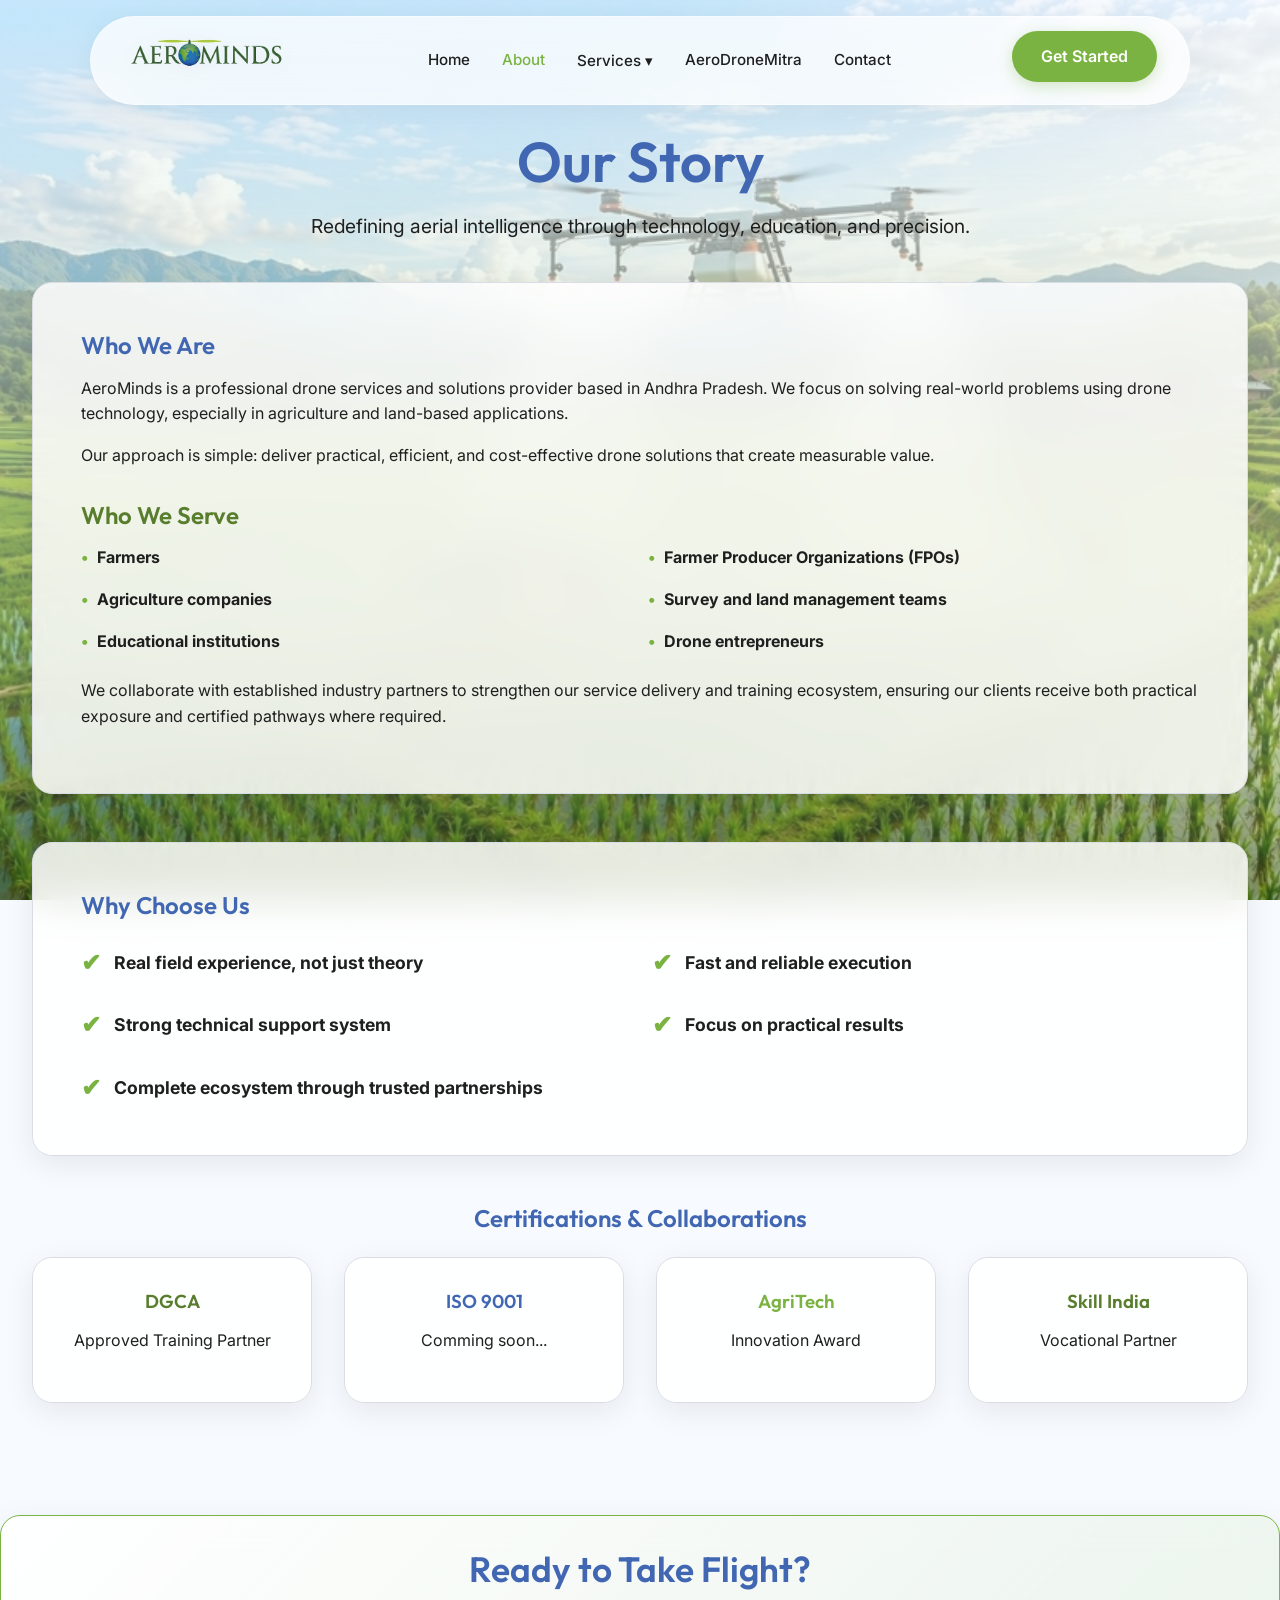
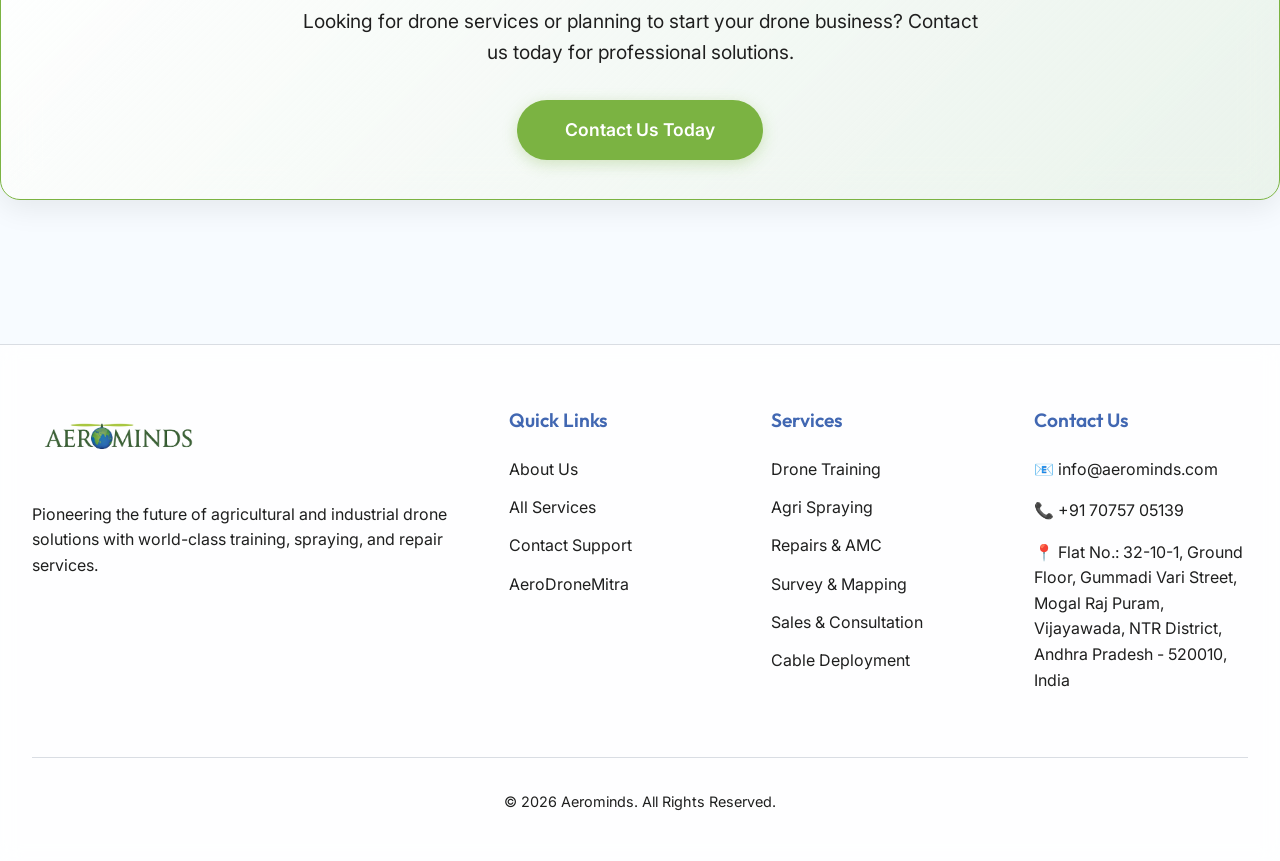
==== about.html @ 57991840 "comt-1" ====
<!DOCTYPE html>
<html lang="en">

<head>
  <meta charset="UTF-8">
  <meta name="viewport" content="width=device-width, initial-scale=1.0">

  <link rel="icon" type="image/png" href="assets/images/logo_header_transparent.png">
  <title>About Us | Aerominds</title>
  <link rel="stylesheet" href="css/global.css">
  <link rel="stylesheet" href="css/components.css">
  <link rel="stylesheet" href="css/pages.css">
  <script src="js/script.js" defer></script>
</head>

<body>
  <img src="assets/images/drone_field_bg.jpg" alt="Background" class="global-bg">
  <div class="global-overlay"></div>

  <!-- Navbar -->
  <nav class="navbar">
    <a href="index.html" class="brand">
      <img src="assets/images/logo_header_transparent.png" alt="Aerominds Logo">
    </a>
    <div class="nav-links">
      <a href="index.html">Home</a>
      <a href="about.html" style="color: var(--green-accent);">About</a>
      <div class="dropdown">
        <a href="services.html">Services ▾</a>
        <div class="dropdown-menu">
          <a href="training.html">Drone Training & Certification</a>
          <a href="spraying.html">Precision Drone Spraying</a>
          <a href="repair.html">Drone Repair & AMC</a>
          <hr style="border: 0; border-top: 1px solid var(--border-grey); margin: 0.5rem 0;">
          <a href="mapping.html">Survey & Mapping</a>
          <a href="sales.html">Sales & Consultation</a>
          <a href="cable.html">Cable Deployment</a>
        </div>
      </div>
      <a href="legal.html">AeroDroneMitra</a>
      <a href="contact.html">Contact</a>
    </div>
    <div class="nav-actions">
      <button class="menu-toggle"><span></span><span></span><span></span></button>
      <a href="contact.html" class="btn btn-primary hidden-mobile-btn">Get Started</a>
      <style>
        .hidden-mobile-btn {
          display: inline-block;
        }

        @media(max-width: 992px) {
          .hidden-mobile-btn {
            display: none;
          }
        }
      </style>
    </div>
  </nav>

  <!-- Page Header -->
  <header class="page-header fade-in">
    <h1>Our Story</h1>
    <p>Redefining aerial intelligence through technology, education, and precision.</p>
  </header>

  <!-- Story Section -->
  <section class="container mb-4">
    <div class="glass-card fade-in" style="padding: 3rem;">
      <h2 style="color: var(--blue-accent);" class="mb-2">Who We Are</h2>
      <p>AeroMinds is a professional drone services and solutions provider based in Andhra Pradesh. We focus on solving
        real-world problems using drone technology, especially in agriculture and land-based applications.</p>
      <p>Our approach is simple: deliver practical, efficient, and cost-effective drone solutions that create measurable
        value.</p>

      <div class="mt-4 mb-3">
        <h3 style="color: var(--dark-green); font-size: 1.5rem;" class="mb-2">Who We Serve</h3>
        <ul style="list-style: none; padding-left: 0; display: grid; grid-template-columns: repeat(2, 1fr); gap: 1rem;">
          <li style="display: flex; align-items: center; gap: 0.5rem; font-weight: bold;">
            <span style="color: var(--green-accent); font-weight: bold;">•</span> Farmers
          </li>
          <li style="display: flex; align-items: center; gap: 0.5rem; font-weight: bold;">
            <span style="color: var(--green-accent); font-weight: bold;">•</span> Farmer Producer Organizations (FPOs)
          </li>
          <li style="display: flex; align-items: center; gap: 0.5rem; font-weight: bold;">
            <span style="color: var(--green-accent); font-weight: bold;">•</span> Agriculture companies
          </li>
          <li style="display: flex; align-items: center; gap: 0.5rem; font-weight: bold;">
            <span style="color: var(--green-accent); font-weight: bold;">•</span> Survey and land management teams
          </li>
          <li style="display: flex; align-items: center; gap: 0.5rem; font-weight: bold;">
            <span style="color: var(--green-accent); font-weight: bold;">•</span> Educational institutions
          </li>
          <li style="display: flex; align-items: center; gap: 0.5rem; font-weight: bold;">
            <span style="color: var(--green-accent); font-weight: bold;">•</span> Drone entrepreneurs
          </li>
        </ul>
      </div>

      <p>We collaborate with established industry partners to strengthen our service delivery and training ecosystem,
        ensuring our clients receive both practical exposure and certified pathways where required.</p>
    </div>
  </section>

  <section class="container mt-5 mb-5">
    <div class="glass-card fade-in" style="padding: 3rem;">
      <h2 style="color: var(--blue-accent);" class="mb-3">Why Choose Us</h2>
      <div style="display: grid; grid-template-columns: repeat(2, 1fr); gap: 1.5rem;">
        <div style="display: flex; align-items: center; gap: 0.8rem; font-size: 1.1rem; font-weight: bold;">
          <span style="color: var(--green-accent); font-size: 1.5rem;">✔</span> Real field experience, not just theory
        </div>
        <div style="display: flex; align-items: center; gap: 0.8rem; font-size: 1.1rem; font-weight: bold;">
          <span style="color: var(--green-accent); font-size: 1.5rem;">✔</span> Fast and reliable execution
        </div>
        <div style="display: flex; align-items: center; gap: 0.8rem; font-size: 1.1rem; font-weight: bold;">
          <span style="color: var(--green-accent); font-size: 1.5rem;">✔</span> Strong technical support system
        </div>
        <div style="display: flex; align-items: center; gap: 0.8rem; font-size: 1.1rem; font-weight: bold;">
          <span style="color: var(--green-accent); font-size: 1.5rem;">✔</span> Focus on practical results
        </div>
        <div style="display: flex; align-items: center; gap: 0.8rem; font-size: 1.1rem; font-weight: bold;">
          <span style="color: var(--green-accent); font-size: 1.5rem;">✔</span> Complete ecosystem through trusted
          partnerships
        </div>
      </div>
    </div>
  </section>

  <!-- Certifications -->
  <section class="container mt-4 mb-4">
    <h2 class="text-center text-gradient mb-3 fade-in">Certifications & Collaborations</h2>
    <div class="stats-grid fade-in">
      <div class="glass-card text-center" style="padding: 2rem;">
        <h3 style="color: var(--dark-green);">DGCA</h3>
        <p>Approved Training Partner</p>
      </div>
      <div class="glass-card text-center" style="padding: 2rem;">
        <h3 style="color: var(--blue-accent);">ISO 9001</h3>
        <p>Comming soon...</p>
      </div>
      <div class="glass-card text-center" style="padding: 2rem;">
        <h3 style="color: var(--green-accent);">AgriTech</h3>
        <p>Innovation Award</p>
      </div>
      <div class="glass-card text-center" style="padding: 2rem;">
        <h3 style="color: var(--dark-green);">Skill India</h3>
        <p>Vocational Partner</p>
      </div>
    </div>
  </section>

  <!-- Final CTA Section -->
  <section class="section-padding container">
    <div class="glass-card text-center fade-in"
      style="background: linear-gradient(135deg, rgba(255,255,255,0.9), rgba(123, 179, 66, 0.1)); border: 1px solid var(--green-accent);">
      <h2 class="text-gradient mb-2" style="font-size: 2.2rem;">Ready to Take Flight?</h2>
      <p style="font-size: 1.2rem; max-width: 700px; margin: 0 auto 2rem;">Looking for drone services or planning to
        start your drone business? Contact us today for professional solutions.</p>
      <a href="contact.html" class="btn btn-primary" style="padding: 1rem 3rem; font-size: 1.1rem;">Contact Us Today</a>
    </div>
  </section>

  <!-- Footer -->
  <footer>
    <div class="container">
      <div class="footer-grid">
        <div class="footer-col">
          <img src="assets/images/logo_header_transparent.png" alt="Aerominds Logo"
            style="max-width: 180px; margin-bottom: 1rem;">
          <p>Pioneering the future of agricultural and industrial drone solutions with world-class training, spraying,
            and repair services.</p>
        </div>
        <div class="footer-col">
          <h4>Quick Links</h4>
          <a href="about.html">About Us</a>
          <a href="services.html">All Services</a>
          <a href="contact.html">Contact Support</a>
          <a href="legal.html">AeroDroneMitra</a>
        </div>
        <div class="footer-col">
          <h4>Services</h4>
          <a href="training.html">Drone Training</a>
          <a href="spraying.html">Agri Spraying</a>
          <a href="repair.html">Repairs & AMC</a>
          <a href="mapping.html">Survey & Mapping</a>
          <a href="sales.html">Sales & Consultation</a>
          <a href="cable.html">Cable Deployment</a>
        </div>
        <div class="footer-col">
          <h4>Contact Us</h4>
          <p>📧 info@aerominds.com</p>
          <p>📞 +91 70757 05139</p>
          <p>📍 Flat No.: 32-10-1, Ground Floor, Gummadi Vari Street, Mogal Raj Puram, Vijayawada, NTR District, Andhra
            Pradesh - 520010, India</p>
        </div>
      </div>
      <div class="footer-bottom">
        <p>&copy; 2026 Aerominds. All Rights Reserved.</p>
      </div>
    </div>
  </footer>
</body>

</html>
---- css/global.css ----
@import url('https://fonts.googleapis.com/css2?family=Outfit:wght@300;400;500;600;700&family=Inter:wght@300;400;500;600&display=swap');

:root {
  --sky-blue: #b9d7f2;
  --cloud-white: #f7fbff;
  --green-accent: #7bb342;
  --dark-green: #587d2d;
  --blue-accent: #4167b2;
  --text-dark: #1f1f1f;
  --border-grey: #d9dde3;
  --glass-bg: rgba(255, 255, 255, 0.7);
  --glass-border: rgba(255, 255, 255, 0.5);
  --glass-shadow: 0 8px 32px 0 rgba(31, 38, 135, 0.07);
  --font-heading: 'Outfit', sans-serif;
  --font-body: 'Inter', sans-serif;
}

* {
  margin: 0;
  padding: 0;
  box-sizing: border-box;
}

body {
  font-family: var(--font-body);
  color: var(--text-dark);
  background-color: var(--cloud-white);
  line-height: 1.6;
  overflow-x: hidden;
}

h1, h2, h3, h4, h5, h6 {
  font-family: var(--font-heading);
  font-weight: 600;
  line-height: 1.2;
  margin-bottom: 1rem;
}

p {
  margin-bottom: 1rem;
}

a {
  text-decoration: none;
  color: inherit;
  transition: all 0.3s ease;
}

ul {
  list-style: none;
}

/* Global Background Setup */
.page-wrapper {
  position: relative;
  min-height: 100vh;
}

/* Let's have a global fixed background image that feels cohesive across all pages */
.global-bg {
  position: fixed;
  top: 0;
  left: 0;
  width: 100%;
  height: 100%;
  object-fit: cover;
  object-position: center;
  z-index: -2;
  opacity: 1; /* For pages like home/spraying which need full bg */
}

/* A soft white-to-green gradient overlay to match the Spraying page aesthetic across the site */
.global-overlay {
  position: fixed;
  top: 0;
  left: 0;
  width: 100%;
  height: 100%;
  z-index: -1;
  background: linear-gradient(180deg, rgba(247, 251, 255, 0.8) 0%, rgba(123, 179, 66, 0.25) 100%);
  backdrop-filter: none; /* Ensuring no blur as per Spray page style */
}

.home-overlay {
  background: linear-gradient(180deg, rgba(247, 251, 255, 0.8) 0%, rgba(123, 179, 66, 0.2) 100%);
}

.spraying-overlay {
  background: linear-gradient(180deg, rgba(247, 251, 255, 0.8) 0%, rgba(123, 179, 66, 0.3) 100%);
}

.container {
  width: 100%;
  max-width: 1280px;
  margin: 0 auto;
  padding: 0 2rem;
}

/* Utility Classes */
.text-center { text-align: center; }
.mb-1 { margin-bottom: 0.5rem; }
.mb-2 { margin-bottom: 1rem; }
.mb-3 { margin-bottom: 1.5rem; }
.mb-4 { margin-bottom: 2rem; }
.mb-5 { margin-bottom: 3rem; }
.mt-4 { margin-top: 2rem; }
.mt-5 { margin-top: 3rem; }
.section-padding { padding: 5rem 0; }

.text-gradient {
  color: var(--blue-accent);
}

/* Scroll Animations */
.fade-in {
  opacity: 0;
  transform: translateY(30px);
  transition: opacity 0.6s cubic-bezier(0.23, 1, 0.32, 1), transform 0.6s cubic-bezier(0.23, 1, 0.32, 1);
  will-change: opacity, transform;
}

.fade-in.appear {
  opacity: 1;
  transform: translateY(0);
}

.scale-in {
  opacity: 0;
  transform: scale(0.95) translateY(20px);
  transition: opacity 0.6s cubic-bezier(0.23, 1, 0.32, 1), transform 0.6s cubic-bezier(0.23, 1, 0.32, 1);
  will-change: opacity, transform;
}

.scale-in.appear {
  opacity: 1;
  transform: scale(1) translateY(0);
}

/* Shimmer Loading Effect */
.shimmer {
  background: linear-gradient(
    90deg,
    rgba(255, 255, 255, 0) 0%,
    rgba(255, 255, 255, 0.4) 50%,
    rgba(255, 255, 255, 0) 100%
  );
  background-size: 200% 100%;
  animation: shimmer 1.5s infinite;
}

@keyframes shimmer {
  0% {
    background-position: -200% 0;
  }
  100% {
    background-position: 200% 0;
  }
}

.loading-bg {
  background-color: #e2e8f0;
  position: relative;
  overflow: hidden;
}

.loading-bg::after {
  content: "";
  position: absolute;
  top: 0;
  right: 0;
  bottom: 0;
  left: 0;
  background: linear-gradient(
    90deg,
    rgba(255, 255, 255, 0) 0%,
    rgba(255, 255, 255, 0.4) 50%,
    rgba(255, 255, 255, 0) 100%
  );
  background-size: 200% 100%;
  animation: shimmer 1.5s infinite;
}
---- css/components.css ----
/* Navbar Styles */
.navbar {
  position: fixed;
  top: 1rem;
  left: 50%;
  transform: translateX(-50%);
  width: 90%;
  max-width: 1100px;
  background: rgba(255, 255, 255, 0.75);
  backdrop-filter: blur(16px);
  -webkit-backdrop-filter: blur(16px);
  border: 1px solid var(--glass-border);
  border-radius: 50px;
  padding: 0.4rem 2rem;
  display: flex;
  justify-content: space-between;
  align-items: center;
  z-index: 1000;
  box-shadow: 0 4px 30px rgba(0, 0, 0, 0.05);
  transition: all 0.3s ease;
}

.navbar.scrolled {
  top: 0;
  width: 100%;
  max-width: 100%;
  border-radius: 0;
  padding: 0.6rem 2rem;
}

.brand {
  display: flex;
  align-items: center;
  gap: 0.5rem;
  position: relative;
  overflow: hidden;
  border-radius: 12px;
  padding: 2px 5px;
}

.brand::after {
  content: '';
  position: absolute;
  top: 0;
  left: -200%;
  width: 100%;
  height: 100%;
  background: linear-gradient(90deg,
      transparent,
      rgba(255, 255, 255, 0.3),
      transparent);
  transform: skewX(-20deg);
  animation: logoShimmer 8s infinite;
  pointer-events: none;
}

@keyframes logoShimmer {
  0% {
    left: -200%;
  }

  15% {
    left: 200%;
  }

  100% {
    left: 200%;
  }
}

.brand img {
  height: 70px;
  /* Increased size for better prominence */
  width: auto;
  margin-left: -10px;
  object-fit: contain;
  filter: contrast(1.05) drop-shadow(0 2px 10px rgba(0, 0, 0, 0.05));
  transition: all 0.6s cubic-bezier(0.175, 0.885, 0.32, 1.275);
  animation: logo3DRotate 6s ease-in-out infinite;
  transform-style: preserve-3d;
}

@keyframes logo3DRotate {

  0%,
  100% {
    transform: perspective(500px) rotateY(0deg) scale(1);
  }

  50% {
    transform: perspective(500px) rotateY(15deg) scale(1.02);
  }
}

.brand:hover img {
  transform: perspective(500px) rotateY(20deg) scale(1.1) translateZ(10px);
  filter: brightness(1.1) drop-shadow(0 8px 25px rgba(123, 179, 66, 0.25));
}

.nav-links {
  display: flex;
  gap: 2rem;
  align-items: center;
}

.nav-links a {
  font-weight: 500;
  color: var(--text-dark);
  font-size: 0.95rem;
  position: relative;
}

.nav-links a:hover {
  color: var(--green-accent);
}

/* Dropdown */
.dropdown {
  position: relative;
}

.dropdown-menu {
  position: absolute;
  top: 150%;
  left: 50%;
  transform: translateX(-50%) translateY(10px);
  background: rgba(255, 255, 255, 0.9);
  backdrop-filter: blur(16px);
  border: 1px solid var(--glass-border);
  border-radius: 12px;
  padding: 1rem;
  min-width: 240px;
  box-shadow: 0 10px 30px rgba(0, 0, 0, 0.1);
  opacity: 0;
  visibility: hidden;
  transition: all 0.3s ease;
  display: flex;
  flex-direction: column;
  gap: 0.5rem;
}

.dropdown:hover .dropdown-menu {
  opacity: 1;
  visibility: visible;
  transform: translateX(-50%) translateY(0);
}

.dropdown-menu a {
  display: block;
  padding: 0.5rem 1rem;
  border-radius: 6px;
  white-space: nowrap;
}

.dropdown-menu a:hover {
  background: var(--cloud-white);
  color: var(--blue-accent);
}

/* Buttons */
.btn {
  display: inline-block;
  padding: 0.8rem 1.8rem;
  border-radius: 50px;
  font-weight: 600;
  cursor: pointer;
  border: none;
  font-family: var(--font-body);
  transition: all 0.4s cubic-bezier(0.175, 0.885, 0.32, 1.275);
  position: relative;
  overflow: hidden;
  z-index: 1;
}

.btn::before {
  content: '';
  position: absolute;
  top: 0;
  left: -100%;
  width: 100%;
  height: 100%;
  background: linear-gradient(120deg,
      transparent,
      rgba(255, 255, 255, 0.3),
      transparent);
  transition: all 0.6s;
  z-index: -1;
}

.btn:hover {
  transform: translateY(-3px) scale(1.05);
  box-shadow: 0 10px 20px rgba(0, 0, 0, 0.15);
}

.btn:hover::before {
  left: 100%;
}

.btn:active {
  transform: translateY(-1px) scale(0.98);
}

.btn-primary {
  background-color: var(--green-accent);
  color: white;
  box-shadow: 0 4px 15px rgba(123, 179, 66, 0.3);
}

.btn-primary:hover {
  background-color: var(--blue-accent);
  transform: translateY(-3px) scale(1.05);
  box-shadow: 0 6px 20px rgba(65, 103, 178, 0.4);
}

.btn-secondary {
  background-color: var(--blue-accent);
  color: white;
  box-shadow: 0 4px 15px rgba(65, 103, 178, 0.3);
}

.btn-secondary:hover {
  background-color: var(--green-accent);
  transform: translateY(-3px) scale(1.05);
  box-shadow: 0 6px 20px rgba(123, 179, 66, 0.4);
}

/* Glass Card System */
.glass-card {
  background: rgba(255, 255, 255, 0.85);
  /* Whiter, like the poster */
  backdrop-filter: blur(20px);
  -webkit-backdrop-filter: blur(20px);
  border: 1px solid var(--border-grey);
  border-radius: 20px;
  padding: 2rem;
  box-shadow: 0 8px 30px rgba(0, 0, 0, 0.08);
  transition: all 0.4s ease;
}

.glass-card:hover {
  transform: translateY(-5px);
  box-shadow: 0 15px 35px rgba(0, 0, 0, 0.12);
  background: rgba(255, 255, 255, 0.95);
}

.course-card {
  display: flex;
  flex-direction: column;
  justify-content: space-between;
  align-items: center;
  height: 100%;
  text-align: center;
  position: relative;
  padding: 3rem 1.5rem 1.5rem;
  border-radius: 25px;
  /* Very round, like the poster bubble */
}

/* The top bubble title, matching the poster's top header */
.course-card h3 {
  position: absolute;
  top: -15px;
  /* Pull it up to sit on the border */
  left: 50%;
  transform: translateX(-50%);
  background: #ffffff;
  border: 2px solid var(--border-grey);
  border-radius: 30px;
  padding: 0.5rem 1.5rem;
  font-size: 1rem;
  font-weight: 700;
  color: var(--blue-accent);
  white-space: nowrap;
  box-shadow: 0 4px 10px rgba(0, 0, 0, 0.05);
}

.course-card p {
  font-size: 0.9rem;
  margin: 1rem 0;
}

.course-card img {
  width: 100%;
  height: 180px;
  object-fit: cover;
  border-radius: 12px;
  margin-bottom: 1.5rem;
}

.course-card .duration-pill {
  display: inline-block;
  background: var(--blue-accent);
  color: #ffffff;
  padding: 0.4rem 1.5rem;
  border-radius: 30px;
  font-size: 0.85rem;
  font-weight: 600;
  margin-top: auto;
  margin-bottom: 1rem;
  box-shadow: inset 0 -2px 4px rgba(0, 0, 0, 0.2);
}

.course-card .price {
  font-size: 1.2rem;
  font-weight: 700;
  color: var(--text-dark);
}

/* Mobile Toggle */
.menu-toggle {
  display: none;
  background: none;
  border: none;
  cursor: pointer;
  flex-direction: column;
  gap: 5px;
}

.menu-toggle span {
  width: 25px;
  height: 2px;
  background-color: var(--text-dark);
  transition: 0.3s;
}

/* Footer Section */
footer {
  background: rgba(255, 255, 255, 0.8);
  backdrop-filter: blur(10px);
  border-top: 1px solid var(--border-grey);
  padding: 4rem 0 2rem;
  margin-top: 4rem;
}

.footer-grid {
  display: grid;
  grid-template-columns: 2fr 1fr 1fr 1fr;
  gap: 3rem;
  margin-bottom: 3rem;
}

.footer-col h4 {
  font-size: 1.2rem;
  margin-bottom: 1.5rem;
  color: var(--blue-accent);
}

.footer-col a {
  display: block;
  margin-bottom: 0.8rem;
  color: var(--text-dark);
}

.footer-col a:hover {
  color: var(--green-accent);
}

.footer-bottom {
  text-align: center;
  padding-top: 2rem;
  border-top: 1px solid var(--border-grey);
  color: var(--text-dark);
  font-size: 0.9rem;
}

/* Responsive */
@media (max-width: 992px) {
  .nav-links {
    display: none;
    position: absolute;
    top: 100%;
    left: 0;
    width: 100%;
    background: rgba(255, 255, 255, 0.95);
    flex-direction: column;
    padding: 2rem;
    border-radius: 20px;
    box-shadow: 0 10px 30px rgba(0, 0, 0, 0.1);
  }

  .nav-links.active {
    display: flex;
  }

  .menu-toggle {
    display: flex;
  }

  .footer-grid {
    grid-template-columns: 1fr 1fr;
  }
}

@media (max-width: 768px) {
  .footer-grid {
    grid-template-columns: 1fr;
  }

  .glass-card {
    padding: 1.5rem;
  }
}
---- css/pages.css ----
/* Hero Section */
.hero {
  min-height: 100vh;
  display: flex;
  align-items: center;
  padding-top: 100px;
  position: relative;
  overflow: hidden;
}

/* Scene Container Architecture */
.scene-container {
  position: absolute;
  top: 0;
  left: 0;
  width: 100%;
  height: 100%;
  overflow: hidden;
  opacity: 0;
  transition: opacity 1s ease-in-out;
  z-index: 1;
  /* base stacking order */
}

.scene-container.active-slide {
  opacity: 1;
  z-index: 5;
}

/* Base Level Camera Zoom Parallax */
.scene-bg {
  position: absolute;
  top: 0;
  left: 0;
  width: 100%;
  height: 100%;
  background-size: cover;
  background-position: center;
  transform: scale(1.1);
  /* Slightly larger to hide blur edges */
  transition: transform 12s ease-out;
  /* Scroll Effect Variables */
  filter: brightness(var(--scroll-brightness, 1));
  /* background-blur removed to match the clear Spray page aesthetic */
}

.active-slide .scene-bg {
  transform: scale(1);
  /* Slow camera pan/zoom back */
}

/* Final Polish: We removed the drone overlays to focus on the cinematic background scenes! */

/* Front Level Special Effects (Mist, Clouds, UI Glows) */
.scene-fx {
  position: absolute;
  top: 0;
  left: 0;
  width: 100%;
  height: 100%;
  pointer-events: none;
  z-index: 15;
}

/* Training FX */
.grass-sway {
  background: linear-gradient(180deg, transparent 70%, rgba(123, 179, 66, 0.1) 100%);
  animation: grassPulse 4s ease-in-out infinite alternate;
}

@keyframes grassPulse {
  0% {
    opacity: 0.5;
  }

  100% {
    opacity: 1;
  }
}

/* Spraying FX */
.mist-fall {
  background-image: radial-gradient(circle, rgba(230, 240, 230, 0.3) 10%, transparent 40%);
  background-size: 150px 200px;
  opacity: 0;
}

.active-slide .mist-fall {
  animation: mistDrift 4s linear infinite;
}

@keyframes mistDrift {
  0% {
    background-position: 0 0;
    opacity: 0;
  }

  20% {
    opacity: 1;
  }

  80% {
    opacity: 1;
  }

  100% {
    background-position: -50px 300px;
    opacity: 0;
  }
}

.cloud-drift {
  background-image: radial-gradient(ellipse, rgba(255, 255, 255, 0.1) 10%, transparent 60%);
  background-size: 800px 300px;
  animation: clouds 20s linear infinite;
}

@keyframes clouds {
  0% {
    background-position: -800px 10%;
  }

  100% {
    background-position: 100vw 20%;
  }
}

/* Repair FX */
.workshop-sparks {
  background-image: radial-gradient(circle, rgba(255, 200, 100, 0.8) 1px, transparent 2px);
  background-size: 100px 80px;
  background-position: 50% 50%;
  opacity: 0;
}

.active-slide .workshop-sparks {
  animation: sparksDance 1.5s cubic-bezier(0.4, 0, 1, 1) infinite;
}

@keyframes sparksDance {
  0% {
    opacity: 0;
    background-position: 50% 50%;
  }

  30% {
    opacity: 1;
  }

  70% {
    opacity: 0.8;
  }

  100% {
    opacity: 0;
    background-position: 50% 30%;
  }
}

.diag-monitor-glow {
  background: radial-gradient(circle at 75% 35%, rgba(65, 103, 178, 0.2) 0%, transparent 40%);
  animation: beaconPulse 2s ease-in-out infinite alternate;
}

@keyframes beaconPulse {
  0% {
    opacity: 0.3;
  }

  100% {
    opacity: 1;
  }
}

/* Slider Nav Dots */
.slider-nav {
  position: absolute;
  bottom: 2rem;
  left: 50%;
  transform: translateX(-50%);
  display: flex;
  gap: 1rem;
  z-index: 20;
}

.slider-dot {
  width: 12px;
  height: 12px;
  background: rgba(255, 255, 255, 0.5);
  border-radius: 50%;
  cursor: pointer;
  transition: all 0.3s;
}

.slider-dot.active,
.slider-dot:hover {
  background: var(--green-accent);
  transform: scale(1.2);
  box-shadow: 0 0 10px rgba(129, 184, 64, 0.8);
}

/* Flyby Premium Drone */
.flyby-drone-container {
  position: absolute;
  top: 0;
  left: 0;
  width: 100%;
  height: 100%;
  z-index: 5;
  pointer-events: none;
}

.flyby-drone {
  position: absolute;
  width: 40vw;
  max-width: 500px;
  top: 15%;
  right: -50%;
  animation: droneFlyby 20s ease-in-out infinite;
  filter: drop-shadow(0 30px 40px rgba(0, 0, 0, 0.4));
}

@keyframes droneFlyby {
  0% {
    transform: translate(0, 0) rotate(-5deg) scale(0.8);
    right: -50%;
    opacity: 0;
  }

  10% {
    opacity: 1;
  }

  45% {
    transform: translate(-40vw, 5vh) rotate(2deg) scale(1.1);
  }

  55% {
    transform: translate(-45vw, 6vh) rotate(0deg) scale(1.1);
  }

  90% {
    opacity: 1;
  }

  100% {
    transform: translate(-120vw, -10vh) rotate(15deg) scale(0.9);
    right: -50%;
    opacity: 0;
  }
}

.hero-content {
  display: flex;
  justify-content: flex-start;
  align-items: center;
  z-index: 10;
  position: relative;
  max-width: 1400px;
  margin: 0 auto;
}


/* Hero Text Overlay Layout (No Floating Cards) */
.hero-glass-panel {
  position: relative;
  padding: 3rem 0;
  max-width: 650px;
  margin-left: 40px;
  /* Nudged right as requested */
  transition: all 0.5s ease-in-out;
  opacity: var(--scroll-opacity, 1);
  z-index: 10;
}

/* Increased background opacity and blur for better text isolation */
.hero-glass-panel::before {
  content: "";
  position: absolute;
  top: -20vh;
  bottom: -20vh;
  left: -50vw;
  right: -350px;
  z-index: -1;
  pointer-events: none;
  /* background-blur removed to match the clear Spray page aesthetic */
  backdrop-filter: none;
  -webkit-backdrop-filter: none;
  -webkit-mask-image: linear-gradient(to right, black 75%, transparent 100%);
  mask-image: linear-gradient(to right, black 75%, transparent 100%);
  transition: background 0.5s ease;
}

.hero-glass-panel h1 {
  font-size: 5rem;
  font-family: var(--font-body);
  font-weight: 900;
  line-height: 1;
  margin-bottom: 1.2rem;
  letter-spacing: -2px;
  /* Stronger shadow for better legibility on bright spots */
  text-shadow: 0 4px 25px rgba(0, 0, 0, 0.2);
  transition: color 0.4s ease;
}

.hero-glass-panel p {
  color: var(--text-dark);
  /* Strongest dark for maximum contrast */
  font-size: 1.25rem;
  line-height: 1.6;
  margin-bottom: 2.5rem;
  font-weight: 600;
  /* Slightly bolder for readability */
}

/* Dynamic Carousel Themes applied to pseudo background with higher opacity grad */
/* Training Theme (Transitioned to Blue) */
.theme-training::before {
  background: linear-gradient(90deg, rgba(247, 251, 255, 0.85) 0%, rgba(185, 215, 242, 0.65) 60%, transparent 100%);
}

.theme-training h1 {
  color: #2c4a8a;
}

.theme-training .btn {
  background: #2c4a8a;
  color: #ffffff;
}

.theme-training .btn-outline {
  border: 2.5px solid #2c4a8a;
  color: #2c4a8a;
}

/* Spraying Theme (Blue) */
.theme-spraying::before {
  background: linear-gradient(90deg, rgba(247, 251, 255, 0.85) 0%, rgba(185, 215, 242, 0.65) 60%, transparent 100%);
}

.theme-spraying h1 {
  color: #2c4a8a;
}

.theme-spraying .btn {
  background: #2c4a8a;
  color: #ffffff;
}

.theme-spraying .btn-outline {
  border: 2.5px solid #2c4a8a;
  color: #2c4a8a;
}

/* Repair Theme (Dark Blue) */
.theme-repair::before,
.theme-mapping::before,
.theme-sales::before,
.theme-cable::before {
  background: linear-gradient(90deg, rgba(247, 251, 255, 0.85) 0%, rgba(185, 215, 242, 0.6) 60%, transparent 100%);
}

.theme-repair h1,
.theme-mapping h1,
.theme-sales h1,
.theme-cable h1 {
  color: #2c4a8a;
  text-shadow: 0 4px 20px rgba(255, 255, 255, 0.5);
}

.theme-training .btn,
.theme-spraying .btn,
.theme-repair .btn,
.theme-mapping .btn,
.theme-sales .btn,
.theme-cable .btn {
  background: #2c4a8a;
  color: #ffffff;
}

.theme-training .btn:hover,
.theme-spraying .btn:hover,
.theme-repair .btn:hover,
.theme-mapping .btn:hover,
.theme-sales .btn:hover,
.theme-cable .btn:hover {
  background: var(--green-accent);
  border-color: var(--green-accent);
}

.theme-repair .btn-outline,
.theme-mapping .btn-outline,
.theme-sales .btn-outline,
.theme-cable .btn-outline {
  border: 2px solid #2c4a8a;
  color: #2c4a8a;
  background: transparent;
}

.theme-repair .btn-outline:hover,
.theme-mapping .btn-outline:hover,
.theme-sales .btn-outline:hover,
.theme-cable .btn-outline:hover {
  background: var(--green-accent);
  border-color: var(--green-accent);
  color: white;
}

/* Global Buttons within Hero */
.hero-buttons {
  display: flex;
  gap: 1rem;
}

.hero-buttons .btn,
.hero-buttons .btn-outline {
  padding: 0.8rem 2.2rem;
  border-radius: 8px;
  font-weight: 600;
  text-decoration: none;
  font-size: 1.05rem;
  transition: all 0.4s cubic-bezier(0.175, 0.885, 0.32, 1.275);
  display: inline-block;
  cursor: pointer;
  position: relative;
  overflow: hidden;
  z-index: 1;
}

.hero-buttons .btn::before,
.hero-buttons .btn-outline::before {
  content: '';
  position: absolute;
  top: 0;
  left: -100%;
  width: 100%;
  height: 100%;
  background: linear-gradient(
    120deg,
    transparent,
    rgba(255, 255, 255, 0.3),
    transparent
  );
  transition: all 0.6s;
  z-index: -1;
}

.hero-buttons .btn:hover,
.hero-buttons .btn-outline:hover {
  transform: translateY(-5px) scale(1.05);
  box-shadow: 0 10px 20px rgba(0, 0, 0, 0.2);
}

.hero-buttons .btn:hover::before,
.hero-buttons .btn-outline:hover::before {
  left: 100%;
}

/* Statistics Grid */
.stats-grid {
  display: grid;
  grid-template-columns: repeat(4, 1fr);
  gap: 2rem;
  text-align: center;
}

.stat-item h2 {
  font-size: 3rem;
  color: var(--green-accent);
  margin-bottom: 0.5rem;
}

/* Home Service Cards Grid */
.service-cards-grid {
  display: grid;
  grid-template-columns: repeat(2, 1fr);
  gap: 2rem;
}

.home-service-card {
  display: flex;
  align-items: center;
  gap: 1.5rem;
  padding: 1.5rem;
}

.home-service-card .icon-box {
  width: 70px;
  height: 70px;
  background: var(--cloud-white);
  border-radius: 20px;
  display: flex;
  align-items: center;
  justify-content: center;
  font-size: 2rem;
  color: var(--blue-accent);
  flex-shrink: 0;
}

/* Detail Pages Grids */
.training-grid,
.spraying-grid,
.repair-grid,
.service-cards-grid {
  display: grid;
  grid-template-columns: repeat(3, 1fr);
  gap: 2.5rem;
  margin-top: 3rem;
}

/* Contact layout */
.contact-layout {
  display: grid;
  grid-template-columns: 1fr 1fr;
  gap: 4rem;
}

.contact-form {
  display: flex;
  flex-direction: column;
  gap: 1.5rem;
}

.input-group input,
.input-group textarea {
  width: 100%;
  padding: 1rem 1.5rem;
  border-radius: 12px;
  border: 1px solid var(--border-grey);
  background: rgba(255, 255, 255, 0.7);
  font-family: inherit;
  font-size: 1rem;
  outline: none;
  transition: all 0.3s;
}

.input-group input:focus,
.input-group textarea:focus {
  border-color: var(--blue-accent);
  background: #fff;
}

.qr-box {
  display: flex;
  justify-content: center;
  align-items: center;
  padding: 2rem;
  background: var(--cloud-white);
  border-radius: 20px;
  margin-top: 1.5rem;
}

.qr-box img {
  width: 150px;
  height: 150px;
}

/* Removed Staffing Flow */

.flow-step-left {
  justify-content: flex-start;
}

.flow-step-right {
  justify-content: flex-end;
}

.flow-card {
  width: 45%;
}

.page-header {
  text-align: center;
  padding: 8rem 0 1.5rem;
  max-width: 800px;
  margin: 0 auto;
}

.page-header h1 {
  font-size: 3.5rem;
  color: var(--blue-accent);
}

.page-header p {
  font-size: 1.2rem;
  color: var(--text-dark);
}

/* Mobile Adjustments */
@media (max-width: 992px) {
  .hero-content {
    grid-template-columns: 1fr;
    text-align: center;
  }

  .hero-text h1 {
    font-size: 3.5rem;
  }

  .hero-badge {
    margin: 0 auto 2rem;
  }

  .hero-right-container {
    height: 350px;
    margin-top: 2rem;
  }

  .hero-drone-image {
    width: 100%;
    height: 250px;
    top: auto;
    bottom: 0;
  }

  .hero-pilot-card {
    top: 10%;
    left: 50%;
    transform: translateX(-50%);
    width: 90%;
    max-width: 350px;
  }

  .training-grid,
  .spraying-grid,
  .repair-grid,
  .service-cards-grid {
    grid-template-columns: 1fr;
  }

  .stats-grid {
    grid-template-columns: repeat(2, 1fr);
  }
}

@media (max-width: 768px) {
  .contact-layout {
    grid-template-columns: 1fr;
  }

  .staffing-flow::before {
    left: 20px;
  }

  .flow-card {
    width: calc(100% - 60px);
    margin-left: auto;
  }

  .hero-text h1 {
    font-size: 2.5rem;
  }
}

/* Service Hub Vertical Cards */
.service-hub-card {
  display: flex;
  flex-direction: column;
  height: 100%;
  padding: 0 !important;
  overflow: hidden;
  transition: all 0.4s ease;
  min-height: 480px; /* Minimum height for consistency */
}

.service-hub-card .card-img {
  width: 100%;
  height: 220px;
  object-fit: cover;
  transition: transform 0.5s ease;
}

.service-hub-card:hover .card-img {
  transform: scale(1.05);
}

.service-hub-card .card-content {
  padding: 2rem;
  display: flex;
  flex-direction: column;
  flex-grow: 1;
  text-align: left;
}

.service-hub-card h3 {
  font-size: 1.4rem;
  margin-bottom: 0.8rem;
  color: var(--blue-accent);
  min-height: 3.5rem; /* Ensure title height consistency */
  display: flex;
  align-items: center;
}

.service-hub-card p {
  font-size: 0.95rem;
  color: var(--text-dark);
  margin-bottom: 1.5rem;
  line-height: 1.5;
  flex-grow: 1; /* Push button to bottom */
}

.service-hub-card .btn {
  margin-top: auto;
  align-self: flex-start;
  width: 100%;
  text-align: center;
}
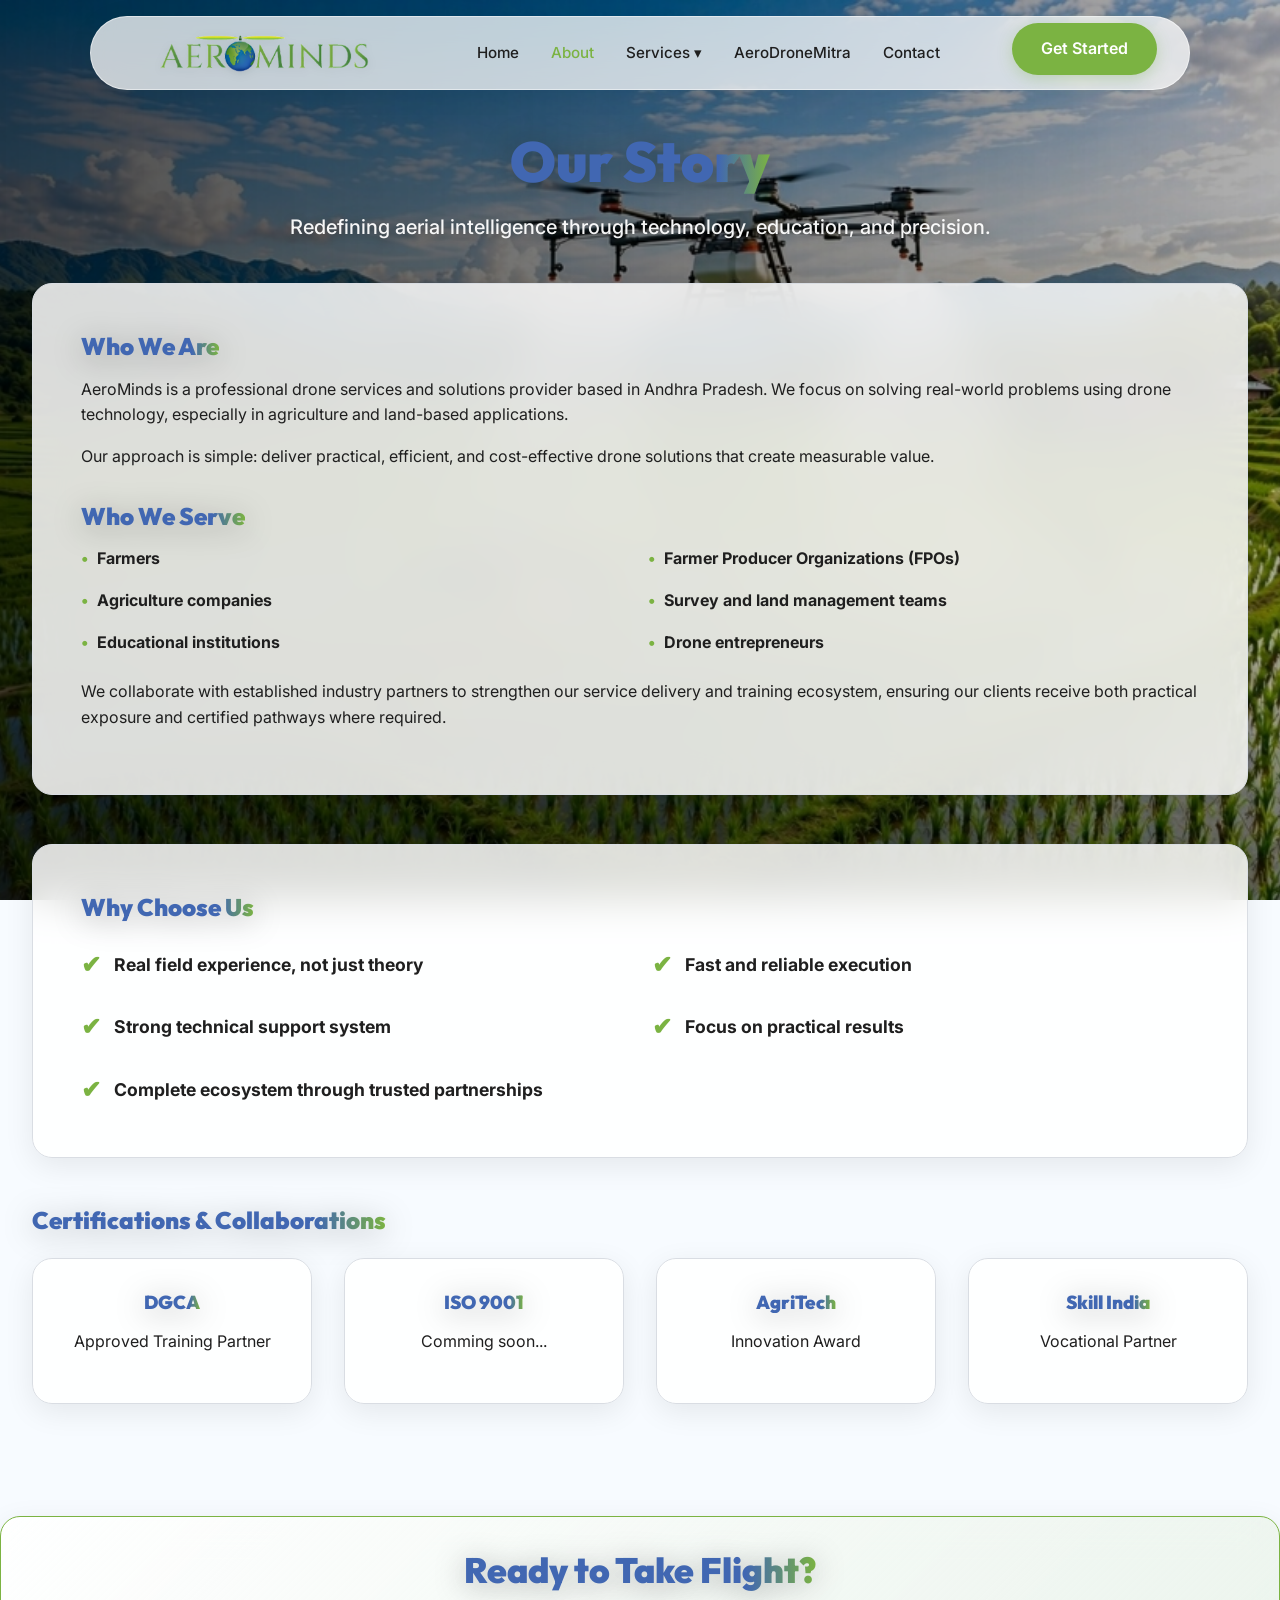
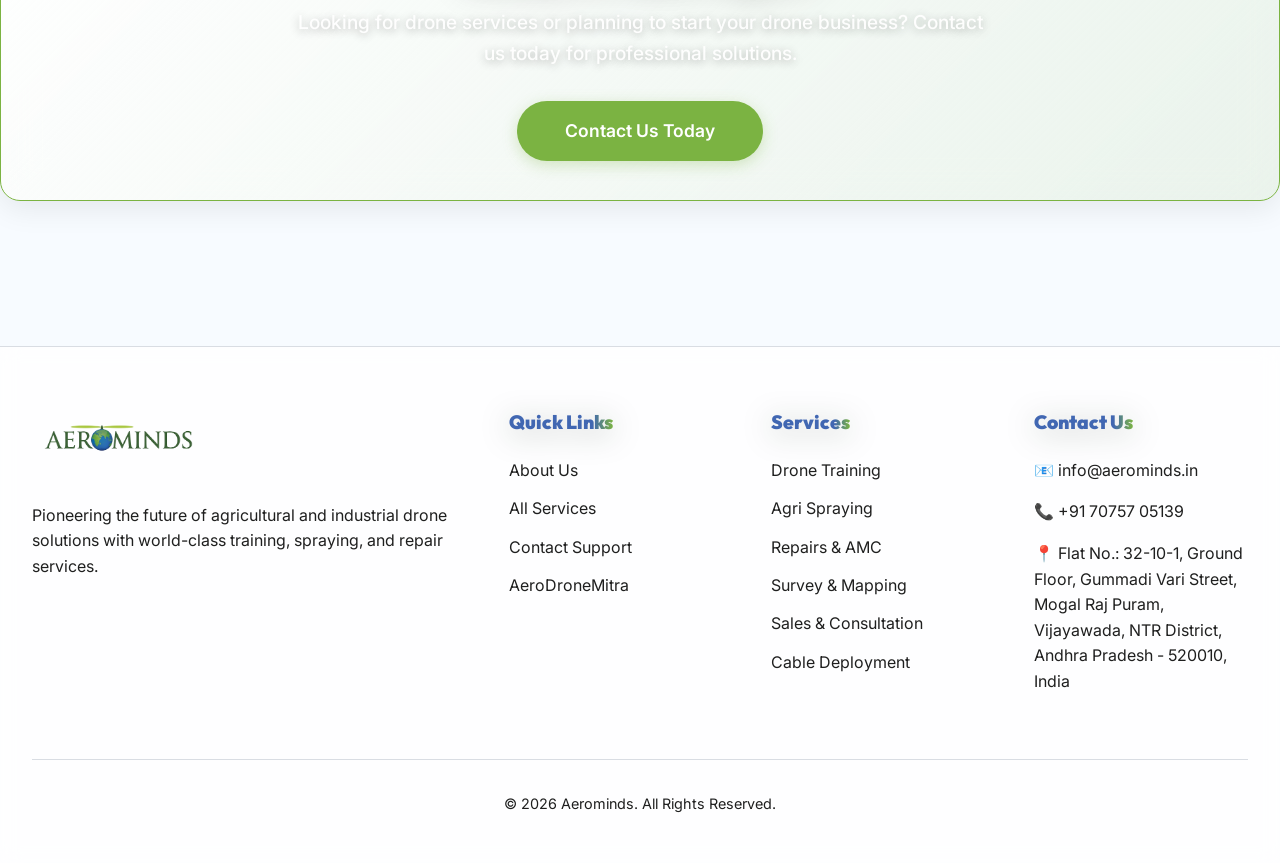
==== commit 87c8fc73: "commit-3" ====
--- a/about.html
+++ b/about.html
@@ -18,9 +18,8 @@
   <div class="global-overlay"></div>
 
   <!-- Navbar -->
-  <nav class="navbar">
-    <a href="index.html" class="brand">
-      <img src="assets/images/logo_header_transparent.png" alt="Aerominds Logo">
+  <nav class="navbar"><a href="index.html" class="brand">
+      <img src="assets/images/Logo_1.png" alt="Aerominds Logo">
     </a>
     <div class="nav-links">
       <a href="index.html">Home</a>
@@ -66,14 +65,14 @@
   <!-- Story Section -->
   <section class="container mb-4">
     <div class="glass-card fade-in" style="padding: 3rem;">
-      <h2 style="color: var(--blue-accent);" class="mb-2">Who We Are</h2>
+      <h2 class="mb-2">Who We Are</h2>
       <p>AeroMinds is a professional drone services and solutions provider based in Andhra Pradesh. We focus on solving
         real-world problems using drone technology, especially in agriculture and land-based applications.</p>
       <p>Our approach is simple: deliver practical, efficient, and cost-effective drone solutions that create measurable
         value.</p>
 
       <div class="mt-4 mb-3">
-        <h3 style="color: var(--dark-green); font-size: 1.5rem;" class="mb-2">Who We Serve</h3>
+        <h3 style="font-size: 1.5rem;" class="mb-2">Who We Serve</h3>
         <ul style="list-style: none; padding-left: 0; display: grid; grid-template-columns: repeat(2, 1fr); gap: 1rem;">
           <li style="display: flex; align-items: center; gap: 0.5rem; font-weight: bold;">
             <span style="color: var(--green-accent); font-weight: bold;">•</span> Farmers
@@ -103,7 +102,7 @@
 
   <section class="container mt-5 mb-5">
     <div class="glass-card fade-in" style="padding: 3rem;">
-      <h2 style="color: var(--blue-accent);" class="mb-3">Why Choose Us</h2>
+      <h2 class="mb-3">Why Choose Us</h2>
       <div style="display: grid; grid-template-columns: repeat(2, 1fr); gap: 1.5rem;">
         <div style="display: flex; align-items: center; gap: 0.8rem; font-size: 1.1rem; font-weight: bold;">
           <span style="color: var(--green-accent); font-size: 1.5rem;">✔</span> Real field experience, not just theory
@@ -130,19 +129,19 @@
     <h2 class="text-center text-gradient mb-3 fade-in">Certifications & Collaborations</h2>
     <div class="stats-grid fade-in">
       <div class="glass-card text-center" style="padding: 2rem;">
-        <h3 style="color: var(--dark-green);">DGCA</h3>
+        <h3>DGCA</h3>
         <p>Approved Training Partner</p>
       </div>
       <div class="glass-card text-center" style="padding: 2rem;">
-        <h3 style="color: var(--blue-accent);">ISO 9001</h3>
+        <h3>ISO 9001</h3>
         <p>Comming soon...</p>
       </div>
       <div class="glass-card text-center" style="padding: 2rem;">
-        <h3 style="color: var(--green-accent);">AgriTech</h3>
+        <h3>AgriTech</h3>
         <p>Innovation Award</p>
       </div>
       <div class="glass-card text-center" style="padding: 2rem;">
-        <h3 style="color: var(--dark-green);">Skill India</h3>
+        <h3>Skill India</h3>
         <p>Vocational Partner</p>
       </div>
     </div>
@@ -187,7 +186,7 @@
         </div>
         <div class="footer-col">
           <h4>Contact Us</h4>
-          <p>📧 info@aerominds.com</p>
+          <p>📧 info@aerominds.in</p>
           <p>📞 +91 70757 05139</p>
           <p>📍 Flat No.: 32-10-1, Ground Floor, Gummadi Vari Street, Mogal Raj Puram, Vijayawada, NTR District, Andhra
             Pradesh - 520010, India</p>
--- a/css/global.css
+++ b/css/global.css
@@ -6,6 +6,7 @@
   --green-accent: #7bb342;
   --dark-green: #587d2d;
   --blue-accent: #4167b2;
+  --navy-blue: #2c4a8a;
   --text-dark: #1f1f1f;
   --border-grey: #d9dde3;
   --glass-bg: rgba(255, 255, 255, 0.7);
@@ -29,15 +30,37 @@
   overflow-x: hidden;
 }
 
-h1, h2, h3, h4, h5, h6 {
+h1,
+h2,
+h3,
+h4,
+h5,
+h6 {
   font-family: var(--font-heading);
-  font-weight: 600;
+  font-weight: 900;
   line-height: 1.2;
   margin-bottom: 1rem;
+  background: linear-gradient(to right, var(--blue-accent) 0%, var(--blue-accent) 80%, var(--green-accent) 100%);
+  -webkit-background-clip: text;
+  -webkit-text-fill-color: transparent;
+  display: inline-block;
+  filter: drop-shadow(0 4px 15px rgba(0, 0, 0, 0.3));
 }
 
 p {
   margin-bottom: 1rem;
+}
+
+/* Standard Subtitle Style matching Hero Section */
+.subtitle,
+.page-header p,
+.hero-content p,
+.section-padding > div > p:first-of-type {
+  color: rgba(255, 255, 255, 0.95);
+  font-size: 1.25rem;
+  line-height: 1.6;
+  font-weight: 500;
+  text-shadow: 0 2px 10px rgba(0, 0, 0, 0.3);
 }
 
 a {
@@ -66,10 +89,11 @@
   object-fit: cover;
   object-position: center;
   z-index: -2;
-  opacity: 1; /* For pages like home/spraying which need full bg */
-}
-
-/* A soft white-to-green gradient overlay to match the Spraying page aesthetic across the site */
+  opacity: 1;
+  /* For pages like home/spraying which need full bg */
+}
+
+/* A cinematic dark overlay that feels cohesive across all pages, matching the hero section */
 .global-overlay {
   position: fixed;
   top: 0;
@@ -77,16 +101,18 @@
   width: 100%;
   height: 100%;
   z-index: -1;
-  background: linear-gradient(180deg, rgba(247, 251, 255, 0.8) 0%, rgba(123, 179, 66, 0.25) 100%);
-  backdrop-filter: none; /* Ensuring no blur as per Spray page style */
-}
-
-.home-overlay {
-  background: linear-gradient(180deg, rgba(247, 251, 255, 0.8) 0%, rgba(123, 179, 66, 0.2) 100%);
-}
-
+  background: linear-gradient(to right, rgba(0, 0, 0, 0.7) 0%, rgba(0, 0, 0, 0.3) 100%);
+  pointer-events: none;
+}
+
+.home-overlay,
 .spraying-overlay {
-  background: linear-gradient(180deg, rgba(247, 251, 255, 0.8) 0%, rgba(123, 179, 66, 0.3) 100%);
+  background: linear-gradient(to right, rgba(0, 0, 0, 0.7) 0%, rgba(0, 0, 0, 0.3) 100%);
+}
+
+.home-overlay,
+.spraying-overlay {
+  background: linear-gradient(to right, rgba(0, 0, 0, 0.7) 0%, rgba(0, 0, 0, 0.3) 100%);
 }
 
 .container {
@@ -97,18 +123,54 @@
 }
 
 /* Utility Classes */
-.text-center { text-align: center; }
-.mb-1 { margin-bottom: 0.5rem; }
-.mb-2 { margin-bottom: 1rem; }
-.mb-3 { margin-bottom: 1.5rem; }
-.mb-4 { margin-bottom: 2rem; }
-.mb-5 { margin-bottom: 3rem; }
-.mt-4 { margin-top: 2rem; }
-.mt-5 { margin-top: 3rem; }
-.section-padding { padding: 5rem 0; }
+.text-center {
+  text-align: center;
+}
+
+.mb-1 {
+  margin-bottom: 0.5rem;
+}
+
+.mb-2 {
+  margin-bottom: 1rem;
+}
+
+.mb-3 {
+  margin-bottom: 1.5rem;
+}
+
+.mb-4 {
+  margin-bottom: 2rem;
+}
+
+.mb-5 {
+  margin-bottom: 3rem;
+}
+
+.mt-4 {
+  margin-top: 2rem;
+}
+
+.mt-5 {
+  margin-top: 3rem;
+}
+
+.section-padding {
+  padding: 5rem 0;
+}
 
 .text-gradient {
-  color: var(--blue-accent);
+  background: linear-gradient(to right, var(--blue-accent) 0%, var(--blue-accent) 80%, var(--green-accent) 100%);
+  -webkit-background-clip: text;
+  -webkit-text-fill-color: transparent;
+  display: inline-block;
+  filter: drop-shadow(0 4px 15px rgba(0, 0, 0, 0.3));
+}
+
+.text-white {
+  background: none !important;
+  -webkit-text-fill-color: white !important;
+  color: white !important;
 }
 
 /* Scroll Animations */
@@ -138,12 +200,10 @@
 
 /* Shimmer Loading Effect */
 .shimmer {
-  background: linear-gradient(
-    90deg,
-    rgba(255, 255, 255, 0) 0%,
-    rgba(255, 255, 255, 0.4) 50%,
-    rgba(255, 255, 255, 0) 100%
-  );
+  background: linear-gradient(90deg,
+      rgba(255, 255, 255, 0) 0%,
+      rgba(255, 255, 255, 0.4) 50%,
+      rgba(255, 255, 255, 0) 100%);
   background-size: 200% 100%;
   animation: shimmer 1.5s infinite;
 }
@@ -152,6 +212,7 @@
   0% {
     background-position: -200% 0;
   }
+
   100% {
     background-position: 200% 0;
   }
@@ -170,12 +231,10 @@
   right: 0;
   bottom: 0;
   left: 0;
-  background: linear-gradient(
-    90deg,
-    rgba(255, 255, 255, 0) 0%,
-    rgba(255, 255, 255, 0.4) 50%,
-    rgba(255, 255, 255, 0) 100%
-  );
+  background: linear-gradient(90deg,
+      rgba(255, 255, 255, 0) 0%,
+      rgba(255, 255, 255, 0.4) 50%,
+      rgba(255, 255, 255, 0) 100%);
   background-size: 200% 100%;
   animation: shimmer 1.5s infinite;
-}
+}
--- a/css/components.css
+++ b/css/components.css
@@ -31,70 +31,26 @@
 .brand {
   display: flex;
   align-items: center;
-  gap: 0.5rem;
-  position: relative;
-  overflow: hidden;
-  border-radius: 12px;
-  padding: 2px 5px;
-}
-
-.brand::after {
-  content: '';
-  position: absolute;
-  top: 0;
-  left: -200%;
-  width: 100%;
-  height: 100%;
-  background: linear-gradient(90deg,
-      transparent,
-      rgba(255, 255, 255, 0.3),
-      transparent);
-  transform: skewX(-20deg);
-  animation: logoShimmer 8s infinite;
-  pointer-events: none;
-}
-
-@keyframes logoShimmer {
-  0% {
-    left: -200%;
-  }
-
-  15% {
-    left: 200%;
-  }
-
-  100% {
-    left: 200%;
-  }
+  transition: opacity 0.3s ease;
+}
+
+.brand:hover {
+  opacity: 0.9;
 }
 
 .brand img {
-  height: 70px;
-  /* Increased size for better prominence */
+  height: 55px;
+  /* Restored stable height */
   width: auto;
-  margin-left: -10px;
   object-fit: contain;
-  filter: contrast(1.05) drop-shadow(0 2px 10px rgba(0, 0, 0, 0.05));
-  transition: all 0.6s cubic-bezier(0.175, 0.885, 0.32, 1.275);
-  animation: logo3DRotate 6s ease-in-out infinite;
-  transform-style: preserve-3d;
-}
-
-@keyframes logo3DRotate {
-
-  0%,
-  100% {
-    transform: perspective(500px) rotateY(0deg) scale(1);
-  }
-
-  50% {
-    transform: perspective(500px) rotateY(15deg) scale(1.02);
-  }
-}
-
-.brand:hover img {
-  transform: perspective(500px) rotateY(20deg) scale(1.1) translateZ(10px);
-  filter: brightness(1.1) drop-shadow(0 8px 25px rgba(123, 179, 66, 0.25));
+  display: block;
+  filter: drop-shadow(0 2px 5px rgba(0, 0, 0, 0.1));
+}
+
+@media (max-width: 768px) {
+  .brand img {
+    height: 45px;
+  }
 }
 
 .nav-links {
--- a/css/pages.css
+++ b/css/pages.css
@@ -20,6 +20,18 @@
   transition: opacity 1s ease-in-out;
   z-index: 1;
   /* base stacking order */
+}
+
+.scene-container::after {
+  content: "";
+  position: absolute;
+  top: 0;
+  left: 0;
+  width: 100%;
+  height: 100%;
+  background: linear-gradient(to right, rgba(0, 0, 0, 0.7) 0%, rgba(0, 0, 0, 0.3) 100%);
+  pointer-events: none;
+  z-index: 2;
 }
 
 .scene-container.active-slide {
@@ -47,6 +59,11 @@
 .active-slide .scene-bg {
   transform: scale(1);
   /* Slow camera pan/zoom back */
+}
+
+.no-zoom {
+  transform: scale(1) !important;
+  transition: none !important;
 }
 
 /* Final Polish: We removed the drone overlays to focus on the cinematic background scenes! */
@@ -283,11 +300,9 @@
   right: -350px;
   z-index: -1;
   pointer-events: none;
-  /* background-blur removed to match the clear Spray page aesthetic */
+  background: transparent;
   backdrop-filter: none;
   -webkit-backdrop-filter: none;
-  -webkit-mask-image: linear-gradient(to right, black 75%, transparent 100%);
-  mask-image: linear-gradient(to right, black 75%, transparent 100%);
   transition: background 0.5s ease;
 }
 
@@ -298,74 +313,80 @@
   line-height: 1;
   margin-bottom: 1.2rem;
   letter-spacing: -2px;
+  background: linear-gradient(to right, var(--blue-accent) 0%, var(--blue-accent) 80%, var(--green-accent) 100%);
+  -webkit-background-clip: text;
+  -webkit-text-fill-color: transparent;
+  display: inline-block;
   /* Stronger shadow for better legibility on bright spots */
-  text-shadow: 0 4px 25px rgba(0, 0, 0, 0.2);
-  transition: color 0.4s ease;
+  filter: drop-shadow(0 4px 15px rgba(0, 0, 0, 0.3));
+  transition: all 0.4s ease;
 }
 
 .hero-glass-panel p {
-  color: var(--text-dark);
-  /* Strongest dark for maximum contrast */
+  color: rgba(255, 255, 255, 0.95);
+  /* Light color for maximum contrast */
   font-size: 1.25rem;
   line-height: 1.6;
   margin-bottom: 2.5rem;
-  font-weight: 600;
-  /* Slightly bolder for readability */
+  font-weight: 500;
+  text-shadow: 0 2px 10px rgba(0, 0, 0, 0.3);
 }
 
 /* Dynamic Carousel Themes applied to pseudo background with higher opacity grad */
 /* Training Theme (Transitioned to Blue) */
-.theme-training::before {
-  background: linear-gradient(90deg, rgba(247, 251, 255, 0.85) 0%, rgba(185, 215, 242, 0.65) 60%, transparent 100%);
-}
-
-.theme-training h1 {
-  color: #2c4a8a;
-}
-
-.theme-training .btn {
-  background: #2c4a8a;
-  color: #ffffff;
-}
-
-.theme-training .btn-outline {
-  border: 2.5px solid #2c4a8a;
-  color: #2c4a8a;
-}
-
-/* Spraying Theme (Blue) */
-.theme-spraying::before {
-  background: linear-gradient(90deg, rgba(247, 251, 255, 0.85) 0%, rgba(185, 215, 242, 0.65) 60%, transparent 100%);
-}
-
-.theme-spraying h1 {
-  color: #2c4a8a;
-}
-
-.theme-spraying .btn {
-  background: #2c4a8a;
-  color: #ffffff;
-}
-
-.theme-spraying .btn-outline {
-  border: 2.5px solid #2c4a8a;
-  color: #2c4a8a;
-}
-
-/* Repair Theme (Dark Blue) */
+.theme-training::before,
+.theme-spraying::before,
 .theme-repair::before,
 .theme-mapping::before,
 .theme-sales::before,
 .theme-cable::before {
-  background: linear-gradient(90deg, rgba(247, 251, 255, 0.85) 0%, rgba(185, 215, 242, 0.6) 60%, transparent 100%);
+  background: transparent;
+}
+
+.theme-training h1 {
+  text-shadow: none;
+}
+
+.theme-training .btn {
+  background: #2c4a8a;
+  color: #ffffff;
+}
+
+.theme-training .btn-outline {
+  border: 2.5px solid rgba(255, 255, 255, 0.8);
+  color: #ffffff;
+}
+
+.theme-spraying::before {
+  background: transparent;
+}
+
+.theme-spraying h1 {
+  text-shadow: none;
+}
+
+.theme-spraying .btn {
+  background: #2c4a8a;
+  color: #ffffff;
+}
+
+.theme-spraying .btn-outline {
+  border: 2.5px solid rgba(255, 255, 255, 0.8);
+  color: #ffffff;
+}
+
+.theme-repair::before,
+.theme-mapping::before,
+.theme-sales::before,
+.theme-cable::before {
+  background: transparent;
 }
 
 .theme-repair h1,
 .theme-mapping h1,
 .theme-sales h1,
 .theme-cable h1 {
-  color: #2c4a8a;
-  text-shadow: 0 4px 20px rgba(255, 255, 255, 0.5);
+  text-shadow: none;
 }
 
 .theme-training .btn,
@@ -374,7 +395,7 @@
 .theme-mapping .btn,
 .theme-sales .btn,
 .theme-cable .btn {
-  background: #2c4a8a;
+  background: var(--navy-blue);
   color: #ffffff;
 }
 
@@ -392,8 +413,8 @@
 .theme-mapping .btn-outline,
 .theme-sales .btn-outline,
 .theme-cable .btn-outline {
-  border: 2px solid #2c4a8a;
-  color: #2c4a8a;
+  border: 2px solid rgba(255, 255, 255, 0.8);
+  color: #ffffff;
   background: transparent;
 }
 
@@ -435,12 +456,10 @@
   left: -100%;
   width: 100%;
   height: 100%;
-  background: linear-gradient(
-    120deg,
-    transparent,
-    rgba(255, 255, 255, 0.3),
-    transparent
-  );
+  background: linear-gradient(120deg,
+      transparent,
+      rgba(255, 255, 255, 0.3),
+      transparent);
   transition: all 0.6s;
   z-index: -1;
 }
@@ -466,7 +485,6 @@
 
 .stat-item h2 {
   font-size: 3rem;
-  color: var(--green-accent);
   margin-bottom: 0.5rem;
 }
 
@@ -578,13 +596,9 @@
 
 .page-header h1 {
   font-size: 3.5rem;
-  color: var(--blue-accent);
-}
-
-.page-header p {
-  font-size: 1.2rem;
-  color: var(--text-dark);
-}
+}
+
+
 
 /* Mobile Adjustments */
 @media (max-width: 992px) {
@@ -660,7 +674,8 @@
   padding: 0 !important;
   overflow: hidden;
   transition: all 0.4s ease;
-  min-height: 480px; /* Minimum height for consistency */
+  min-height: 480px;
+  /* Minimum height for consistency */
 }
 
 .service-hub-card .card-img {
@@ -685,8 +700,8 @@
 .service-hub-card h3 {
   font-size: 1.4rem;
   margin-bottom: 0.8rem;
-  color: var(--blue-accent);
-  min-height: 3.5rem; /* Ensure title height consistency */
+  min-height: 3.5rem;
+  /* Ensure title height consistency */
   display: flex;
   align-items: center;
 }
@@ -696,7 +711,8 @@
   color: var(--text-dark);
   margin-bottom: 1.5rem;
   line-height: 1.5;
-  flex-grow: 1; /* Push button to bottom */
+  flex-grow: 1;
+  /* Push button to bottom */
 }
 
 .service-hub-card .btn {
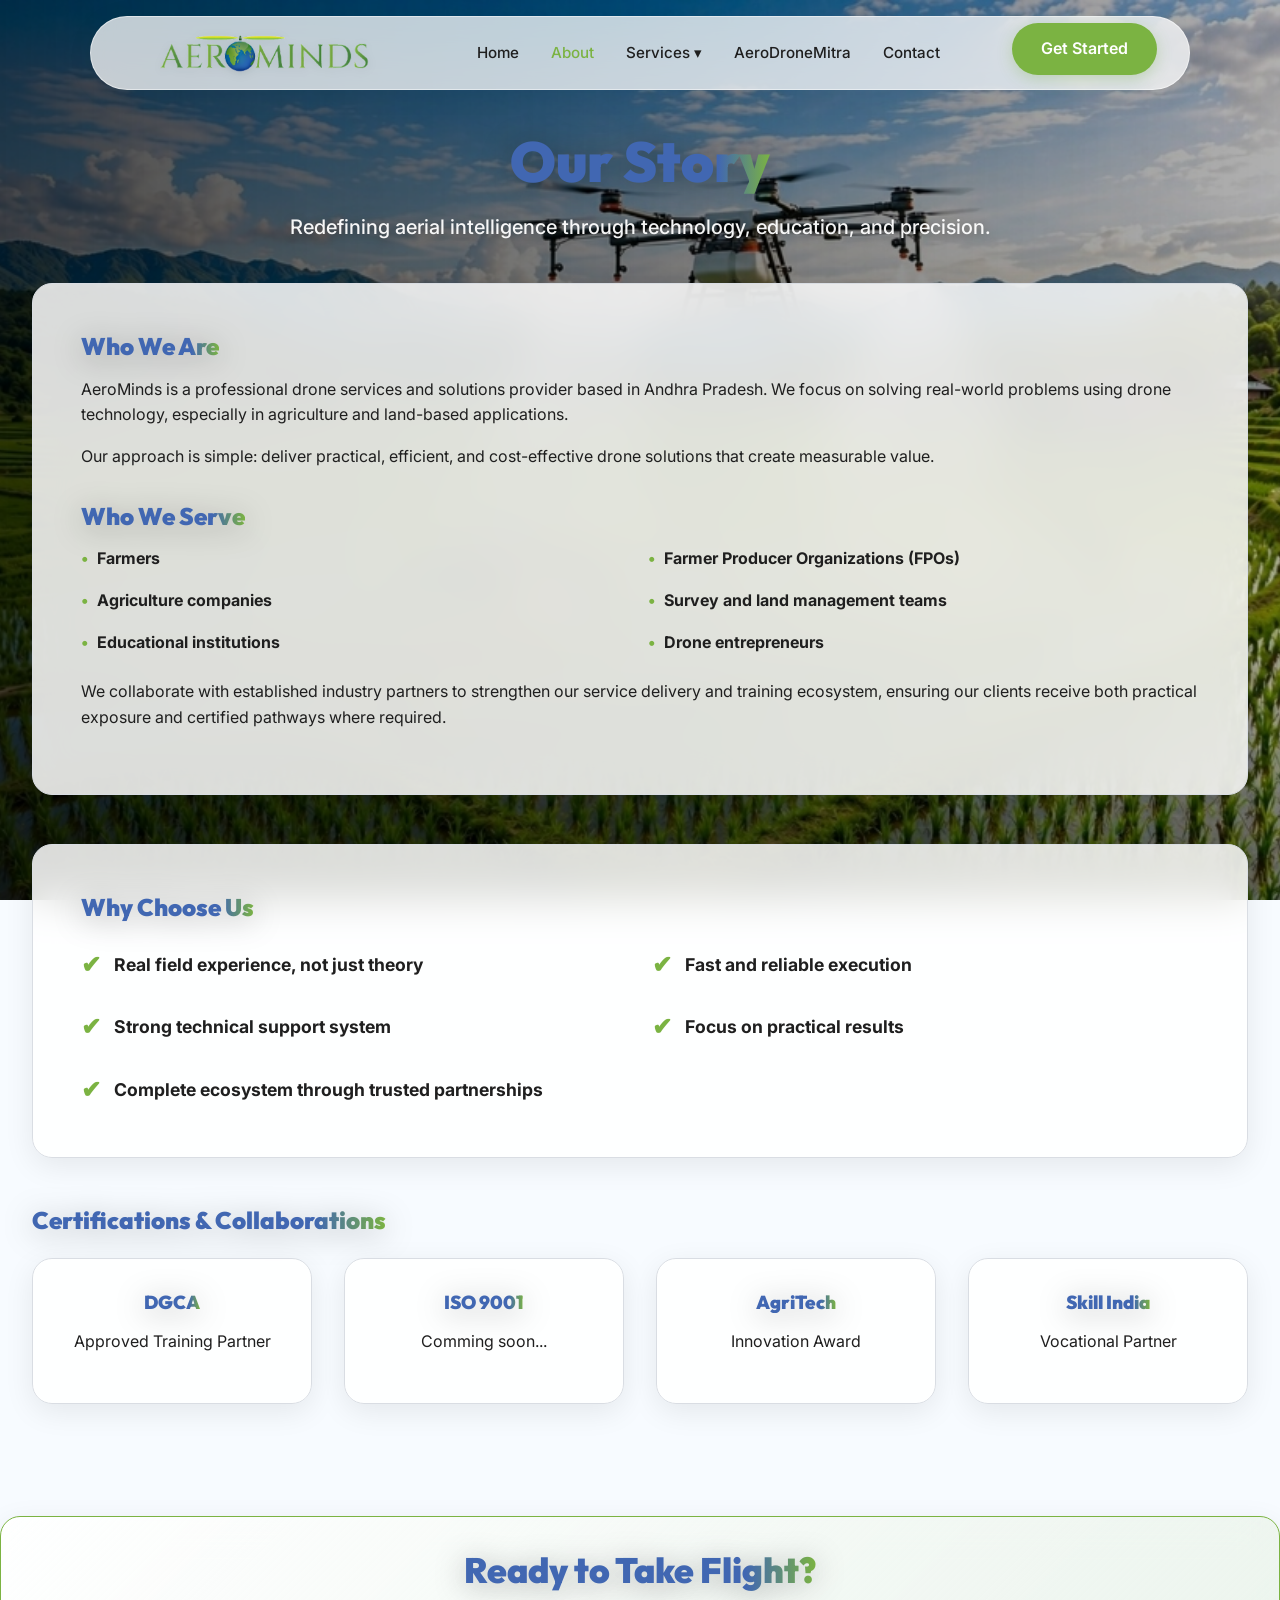
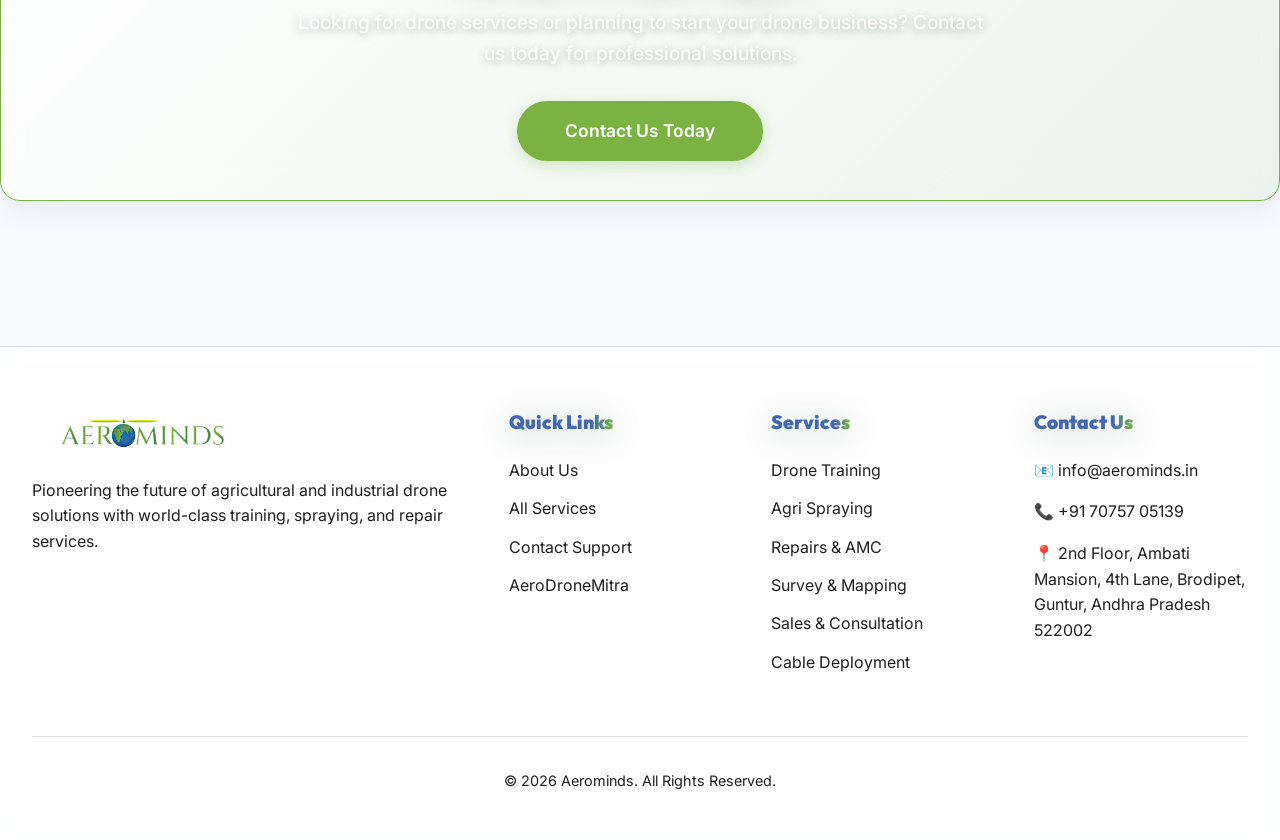
==== commit 26101a72: "comt-5" ====
--- a/about.html
+++ b/about.html
@@ -163,8 +163,7 @@
     <div class="container">
       <div class="footer-grid">
         <div class="footer-col">
-          <img src="assets/images/logo_header_transparent.png" alt="Aerominds Logo"
-            style="max-width: 180px; margin-bottom: 1rem;">
+          <img src="assets/images/Logo_1.png" alt="Aerominds Logo" class="footer-logo">
           <p>Pioneering the future of agricultural and industrial drone solutions with world-class training, spraying,
             and repair services.</p>
         </div>
@@ -188,8 +187,7 @@
           <h4>Contact Us</h4>
           <p>📧 info@aerominds.in</p>
           <p>📞 +91 70757 05139</p>
-          <p>📍 Flat No.: 32-10-1, Ground Floor, Gummadi Vari Street, Mogal Raj Puram, Vijayawada, NTR District, Andhra
-            Pradesh - 520010, India</p>
+          <p>📍 2nd Floor, Ambati Mansion, 4th Lane, Brodipet, Guntur, Andhra Pradesh 522002</p>
         </div>
       </div>
       <div class="footer-bottom">
--- a/css/components.css
+++ b/css/components.css
@@ -301,6 +301,13 @@
   color: var(--blue-accent);
 }
 
+.footer-logo {
+  max-width: 220px;
+  height: auto;
+  margin-bottom: 1.5rem;
+  display: block;
+}
+
 .footer-col a {
   display: block;
   margin-bottom: 0.8rem;
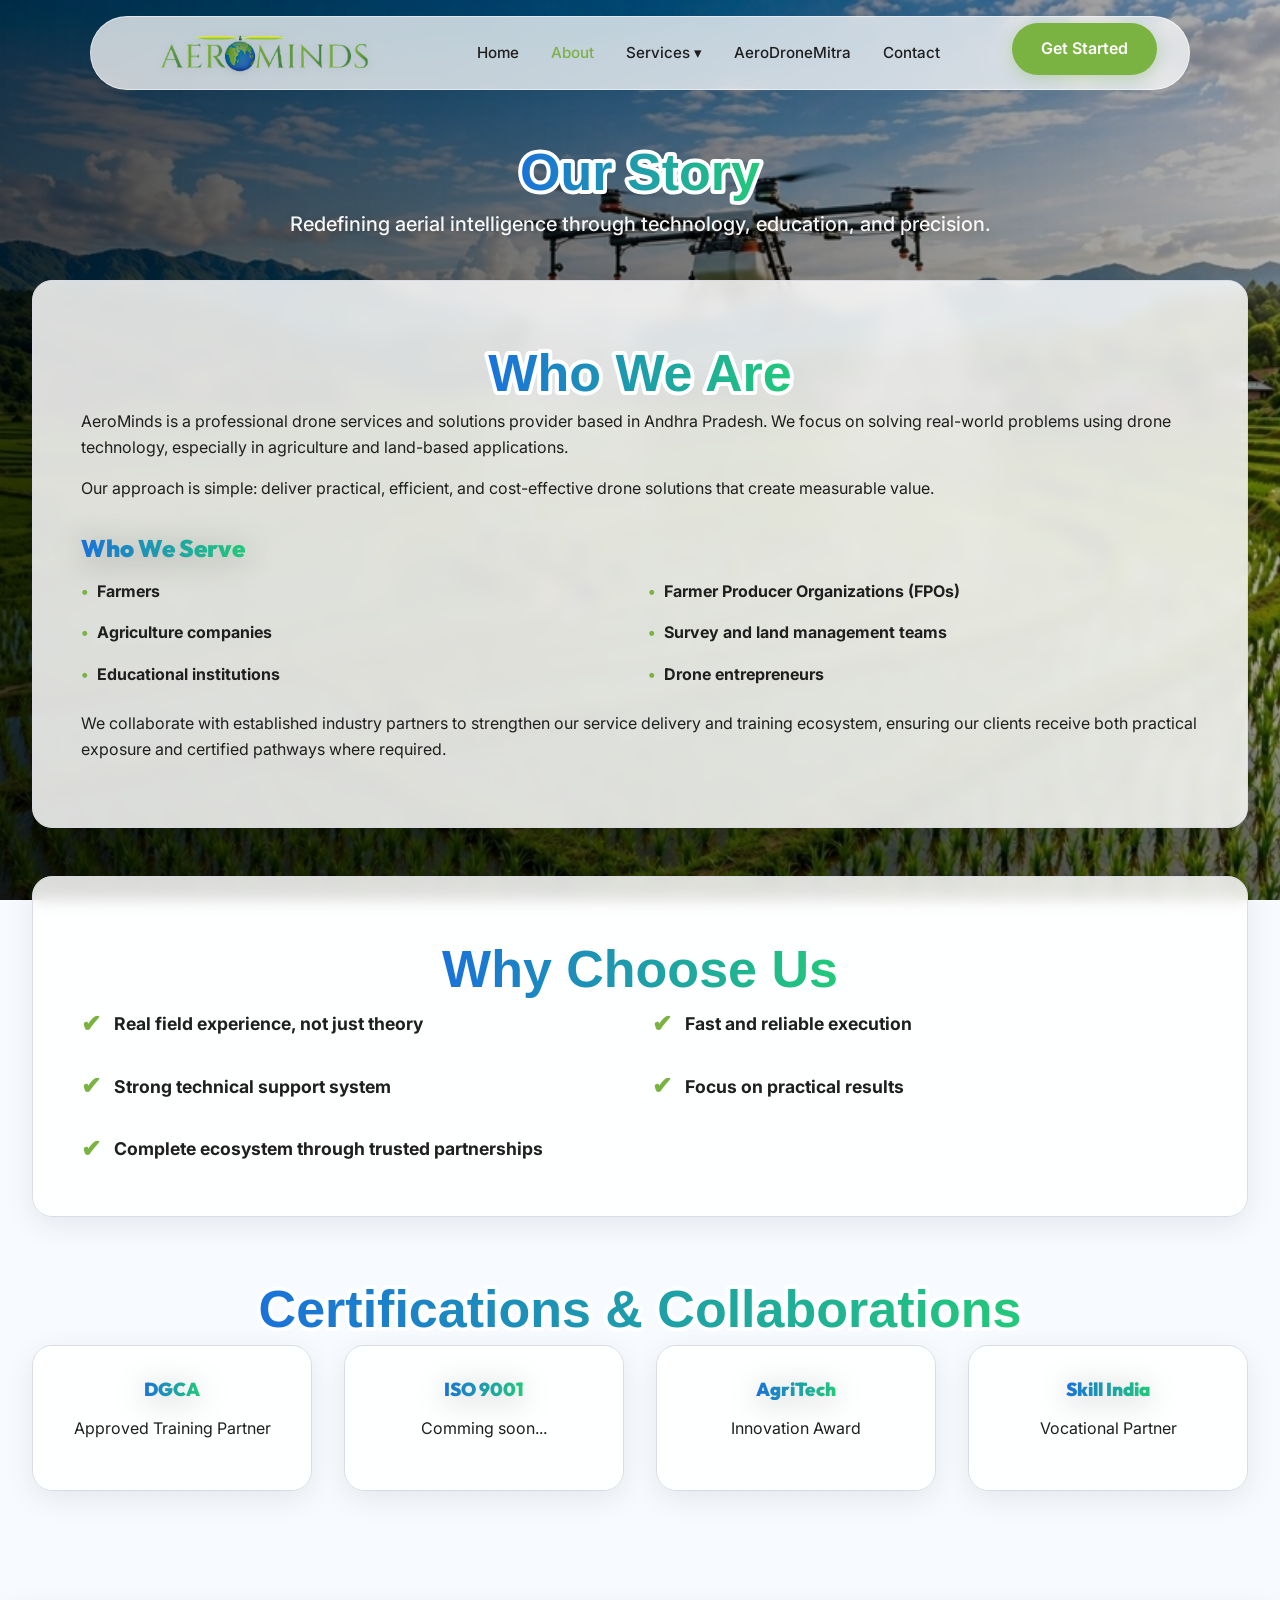
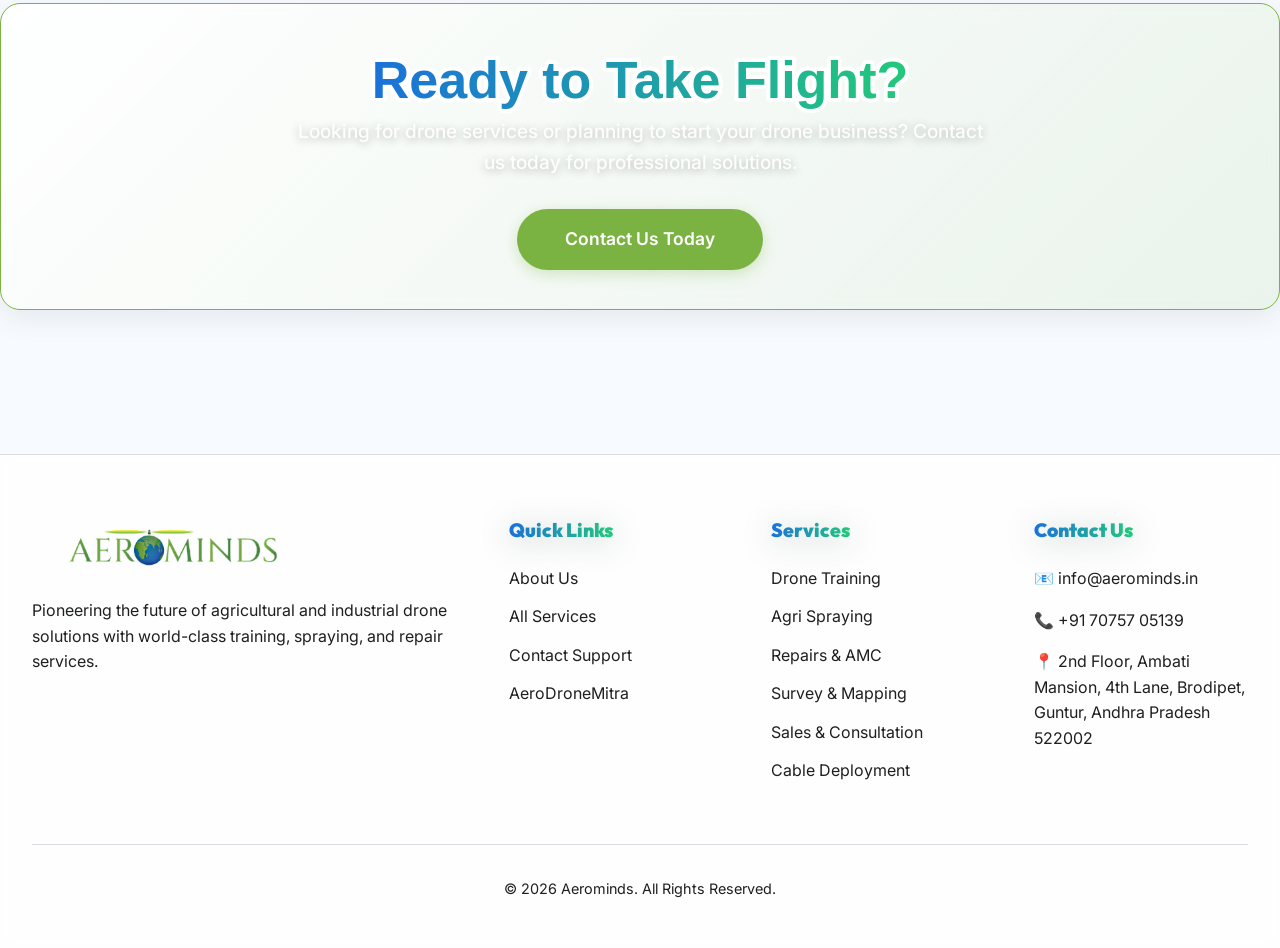
==== commit d244b043: "commit_11" ====
--- a/about.html
+++ b/about.html
@@ -58,14 +58,34 @@
 
   <!-- Page Header -->
   <header class="page-header fade-in">
-    <h1>Our Story</h1>
+    <svg viewBox="0 0 600 80" xmlns="http://www.w3.org/2000/svg" style="width:100%; max-width:600px; display:block; margin:0 auto;">
+      <defs>
+        <linearGradient id="storyGrad" x1="0%" y1="0%" x2="100%" y2="0%">
+          <stop offset="0%" stop-color="#1A72D9"/>
+          <stop offset="100%" stop-color="#22C97A"/>
+        </linearGradient>
+      </defs>
+      <text x="50%" y="62" text-anchor="middle" font-family="Arial Rounded MT Bold, Arial, sans-serif" font-size="52" font-weight="900" stroke="white" stroke-width="8" stroke-linejoin="round" paint-order="stroke fill" fill="url(#storyGrad)">
+        Our Story
+      </text>
+    </svg>
     <p>Redefining aerial intelligence through technology, education, and precision.</p>
   </header>
 
   <!-- Story Section -->
   <section class="container mb-4">
     <div class="glass-card fade-in" style="padding: 3rem;">
-      <h2 class="mb-2">Who We Are</h2>
+      <svg viewBox="0 0 600 80" xmlns="http://www.w3.org/2000/svg" style="width:100%; max-width:600px; display:block; margin:0 auto;">
+        <defs>
+          <linearGradient id="whoGrad" x1="0%" y1="0%" x2="100%" y2="0%">
+            <stop offset="0%" stop-color="#1A72D9"/>
+            <stop offset="100%" stop-color="#22C97A"/>
+          </linearGradient>
+        </defs>
+        <text x="50%" y="62" text-anchor="middle" font-family="Arial Rounded MT Bold, Arial, sans-serif" font-size="52" font-weight="900" stroke="white" stroke-width="8" stroke-linejoin="round" paint-order="stroke fill" fill="url(#whoGrad)">
+          Who We Are
+        </text>
+      </svg>
       <p>AeroMinds is a professional drone services and solutions provider based in Andhra Pradesh. We focus on solving
         real-world problems using drone technology, especially in agriculture and land-based applications.</p>
       <p>Our approach is simple: deliver practical, efficient, and cost-effective drone solutions that create measurable
@@ -102,7 +122,17 @@
 
   <section class="container mt-5 mb-5">
     <div class="glass-card fade-in" style="padding: 3rem;">
-      <h2 class="mb-3">Why Choose Us</h2>
+      <svg viewBox="0 0 600 80" xmlns="http://www.w3.org/2000/svg" style="width:100%; max-width:600px; display:block; margin:0 auto;">
+        <defs>
+          <linearGradient id="chooseGrad" x1="0%" y1="0%" x2="100%" y2="0%">
+            <stop offset="0%" stop-color="#1A72D9"/>
+            <stop offset="100%" stop-color="#22C97A"/>
+          </linearGradient>
+        </defs>
+        <text x="50%" y="62" text-anchor="middle" font-family="Arial Rounded MT Bold, Arial, sans-serif" font-size="52" font-weight="900" stroke="white" stroke-width="8" stroke-linejoin="round" paint-order="stroke fill" fill="url(#chooseGrad)">
+          Why Choose Us
+        </text>
+      </svg>
       <div style="display: grid; grid-template-columns: repeat(2, 1fr); gap: 1.5rem;">
         <div style="display: flex; align-items: center; gap: 0.8rem; font-size: 1.1rem; font-weight: bold;">
           <span style="color: var(--green-accent); font-size: 1.5rem;">✔</span> Real field experience, not just theory
@@ -126,7 +156,17 @@
 
   <!-- Certifications -->
   <section class="container mt-4 mb-4">
-    <h2 class="text-center text-gradient mb-3 fade-in">Certifications & Collaborations</h2>
+    <svg viewBox="0 0 800 80" xmlns="http://www.w3.org/2000/svg" style="width:100%; max-width:800px; display:block; margin:0 auto;">
+      <defs>
+        <linearGradient id="certGrad" x1="0%" y1="0%" x2="100%" y2="0%">
+          <stop offset="0%" stop-color="#1A72D9"/>
+          <stop offset="100%" stop-color="#22C97A"/>
+        </linearGradient>
+      </defs>
+      <text x="50%" y="62" text-anchor="middle" font-family="Arial Rounded MT Bold, Arial, sans-serif" font-size="52" font-weight="900" stroke="white" stroke-width="8" stroke-linejoin="round" paint-order="stroke fill" fill="url(#certGrad)">
+        Certifications & Collaborations
+      </text>
+    </svg>
     <div class="stats-grid fade-in">
       <div class="glass-card text-center" style="padding: 2rem;">
         <h3>DGCA</h3>
@@ -151,7 +191,17 @@
   <section class="section-padding container">
     <div class="glass-card text-center fade-in"
       style="background: linear-gradient(135deg, rgba(255,255,255,0.9), rgba(123, 179, 66, 0.1)); border: 1px solid var(--green-accent);">
-      <h2 class="text-gradient mb-2" style="font-size: 2.2rem;">Ready to Take Flight?</h2>
+      <svg viewBox="0 0 600 80" xmlns="http://www.w3.org/2000/svg" style="width:100%; max-width:600px; display:block; margin:0 auto;">
+        <defs>
+          <linearGradient id="flightGrad" x1="0%" y1="0%" x2="100%" y2="0%">
+            <stop offset="0%" stop-color="#1A72D9"/>
+            <stop offset="100%" stop-color="#22C97A"/>
+          </linearGradient>
+        </defs>
+        <text x="50%" y="62" text-anchor="middle" font-family="Arial Rounded MT Bold, Arial, sans-serif" font-size="52" font-weight="900" stroke="white" stroke-width="8" stroke-linejoin="round" paint-order="stroke fill" fill="url(#flightGrad)">
+          Ready to Take Flight?
+        </text>
+      </svg>
       <p style="font-size: 1.2rem; max-width: 700px; margin: 0 auto 2rem;">Looking for drone services or planning to
         start your drone business? Contact us today for professional solutions.</p>
       <a href="contact.html" class="btn btn-primary" style="padding: 1rem 3rem; font-size: 1.1rem;">Contact Us Today</a>
--- a/css/global.css
+++ b/css/global.css
@@ -40,7 +40,7 @@
   font-weight: 900;
   line-height: 1.2;
   margin-bottom: 1rem;
-  background: linear-gradient(to right, var(--blue-accent) 0%, var(--blue-accent) 80%, var(--green-accent) 100%);
+  background: linear-gradient(to right, #1A72D9, #22C97A);
   -webkit-background-clip: text;
   -webkit-text-fill-color: transparent;
   display: inline-block;
@@ -55,7 +55,7 @@
 .subtitle,
 .page-header p,
 .hero-content p,
-.section-padding > div > p:first-of-type {
+.section-padding>div>p:first-of-type {
   color: rgba(255, 255, 255, 0.95);
   font-size: 1.25rem;
   line-height: 1.6;
@@ -172,6 +172,54 @@
   -webkit-text-fill-color: white !important;
   color: white !important;
 }
+
+/* Dynamic Branding Overlays */
+.brand-watermark {
+  position: absolute;
+  bottom: 3rem;
+  right: 3rem;
+  opacity: 0.6;
+  z-index: 20;
+  pointer-events: none;
+  display: flex;
+  flex-direction: column;
+  align-items: flex-end;
+  gap: 0.2rem;
+  transition: opacity 0.3s ease;
+  mix-blend-mode: overlay;
+  filter: drop-shadow(0 2px 10px rgba(0, 0, 0, 0.3)) blur(0.3px);
+}
+
+.brand-watermark img {
+  height: 40px;
+  filter: brightness(0) invert(1);
+}
+
+.brand-watermark span {
+  color: white;
+  font-family: var(--font-heading);
+  font-weight: 900;
+  font-size: 1.2rem;
+  text-transform: uppercase;
+  letter-spacing: 5px;
+}
+
+@media (max-width: 768px) {
+  .brand-watermark {
+    bottom: 5rem;
+    right: 1.5rem;
+    opacity: 0.4;
+  }
+
+  .brand-watermark img {
+    height: 35px;
+  }
+
+  .brand-watermark span {
+    font-size: 0.9rem;
+  }
+}
+
 
 /* Scroll Animations */
 .fade-in {
@@ -237,4 +285,14 @@
       rgba(255, 255, 255, 0) 100%);
   background-size: 200% 100%;
   animation: shimmer 1.5s infinite;
+}
+
+bottom: 0;
+left: 0;
+background: linear-gradient(90deg,
+  rgba(255, 255, 255, 0) 0%,
+  rgba(255, 255, 255, 0.4) 50%,
+  rgba(255, 255, 255, 0) 100%);
+background-size: 200% 100%;
+animation: shimmer 1.5s infinite;
 }
--- a/css/components.css
+++ b/css/components.css
@@ -7,8 +7,8 @@
   width: 90%;
   max-width: 1100px;
   background: rgba(255, 255, 255, 0.75);
-  backdrop-filter: blur(16px);
-  -webkit-backdrop-filter: blur(16px);
+  backdrop-filter: blur(8px);
+  -webkit-backdrop-filter: blur(8px);
   border: 1px solid var(--glass-border);
   border-radius: 50px;
   padding: 0.4rem 2rem;
@@ -18,6 +18,27 @@
   z-index: 1000;
   box-shadow: 0 4px 30px rgba(0, 0, 0, 0.05);
   transition: all 0.3s ease;
+}
+
+.card-branding {
+  position: absolute;
+  top: 1.2rem;
+  right: 1.2rem;
+  background: rgba(255, 255, 255, 0.15);
+  backdrop-filter: blur(12px);
+  -webkit-backdrop-filter: blur(12px);
+  padding: 0.3rem 0.8rem;
+  border-radius: 30px;
+  color: white;
+  font-size: 0.7rem;
+  font-weight: 900;
+  letter-spacing: 3px;
+  z-index: 10;
+  border: 1px solid rgba(255, 255, 255, 0.2);
+  text-transform: uppercase;
+  text-shadow: 0 1px 10px rgba(0, 0, 0, 0.3);
+  pointer-events: none;
+  mix-blend-mode: soft-light;
 }
 
 .navbar.scrolled {
@@ -81,7 +102,7 @@
   left: 50%;
   transform: translateX(-50%) translateY(10px);
   background: rgba(255, 255, 255, 0.9);
-  backdrop-filter: blur(16px);
+  backdrop-filter: blur(8px);
   border: 1px solid var(--glass-border);
   border-radius: 12px;
   padding: 1rem;
@@ -184,8 +205,8 @@
 .glass-card {
   background: rgba(255, 255, 255, 0.85);
   /* Whiter, like the poster */
-  backdrop-filter: blur(20px);
-  -webkit-backdrop-filter: blur(20px);
+  backdrop-filter: blur(8px);
+  -webkit-backdrop-filter: blur(8px);
   border: 1px solid var(--border-grey);
   border-radius: 20px;
   padding: 2rem;
@@ -282,7 +303,7 @@
 /* Footer Section */
 footer {
   background: rgba(255, 255, 255, 0.8);
-  backdrop-filter: blur(10px);
+  backdrop-filter: blur(6px);
   border-top: 1px solid var(--border-grey);
   padding: 4rem 0 2rem;
   margin-top: 4rem;
@@ -302,8 +323,8 @@
 }
 
 .footer-logo {
-  max-width: 220px;
-  height: auto;
+  height: 55px;
+  width: auto;
   margin-bottom: 1.5rem;
   display: block;
 }
@@ -362,4 +383,8 @@
   .glass-card {
     padding: 1.5rem;
   }
+
+  .footer-logo {
+    height: 45px;
+  }
 }
--- a/css/pages.css
+++ b/css/pages.css
@@ -48,9 +48,8 @@
   height: 100%;
   background-size: cover;
   background-position: center;
-  transform: scale(1.1);
-  /* Slightly larger to hide blur edges */
-  transition: transform 12s ease-out;
+  transform: scale(1.0);
+  transition: transform 1s ease-out;
   /* Scroll Effect Variables */
   filter: brightness(var(--scroll-brightness, 1));
   /* background-blur removed to match the clear Spray page aesthetic */
@@ -58,12 +57,19 @@
 
 .active-slide .scene-bg {
   transform: scale(1);
-  /* Slow camera pan/zoom back */
 }
 
 .no-zoom {
   transform: scale(1) !important;
   transition: none !important;
+}
+
+.hero-glass-panel h1 {
+  -webkit-text-stroke: 0 !important;
+  paint-order: normal;
+  background: linear-gradient(to right, var(--blue-accent) 0%, var(--blue-accent) 80%, var(--green-accent) 100%);
+  -webkit-background-clip: text;
+  -webkit-text-fill-color: transparent;
 }
 
 /* Final Polish: We removed the drone overlays to focus on the cinematic background scenes! */
@@ -320,6 +326,8 @@
   /* Stronger shadow for better legibility on bright spots */
   filter: drop-shadow(0 4px 15px rgba(0, 0, 0, 0.3));
   transition: all 0.4s ease;
+  -webkit-text-stroke: 0 !important;
+  paint-order: normal;
 }
 
 .hero-glass-panel p {
@@ -720,4 +728,10 @@
   align-self: flex-start;
   width: 100%;
   text-align: center;
+}
+
+margin-top: auto;
+align-self: flex-start;
+width: 100%;
+text-align: center;
 }
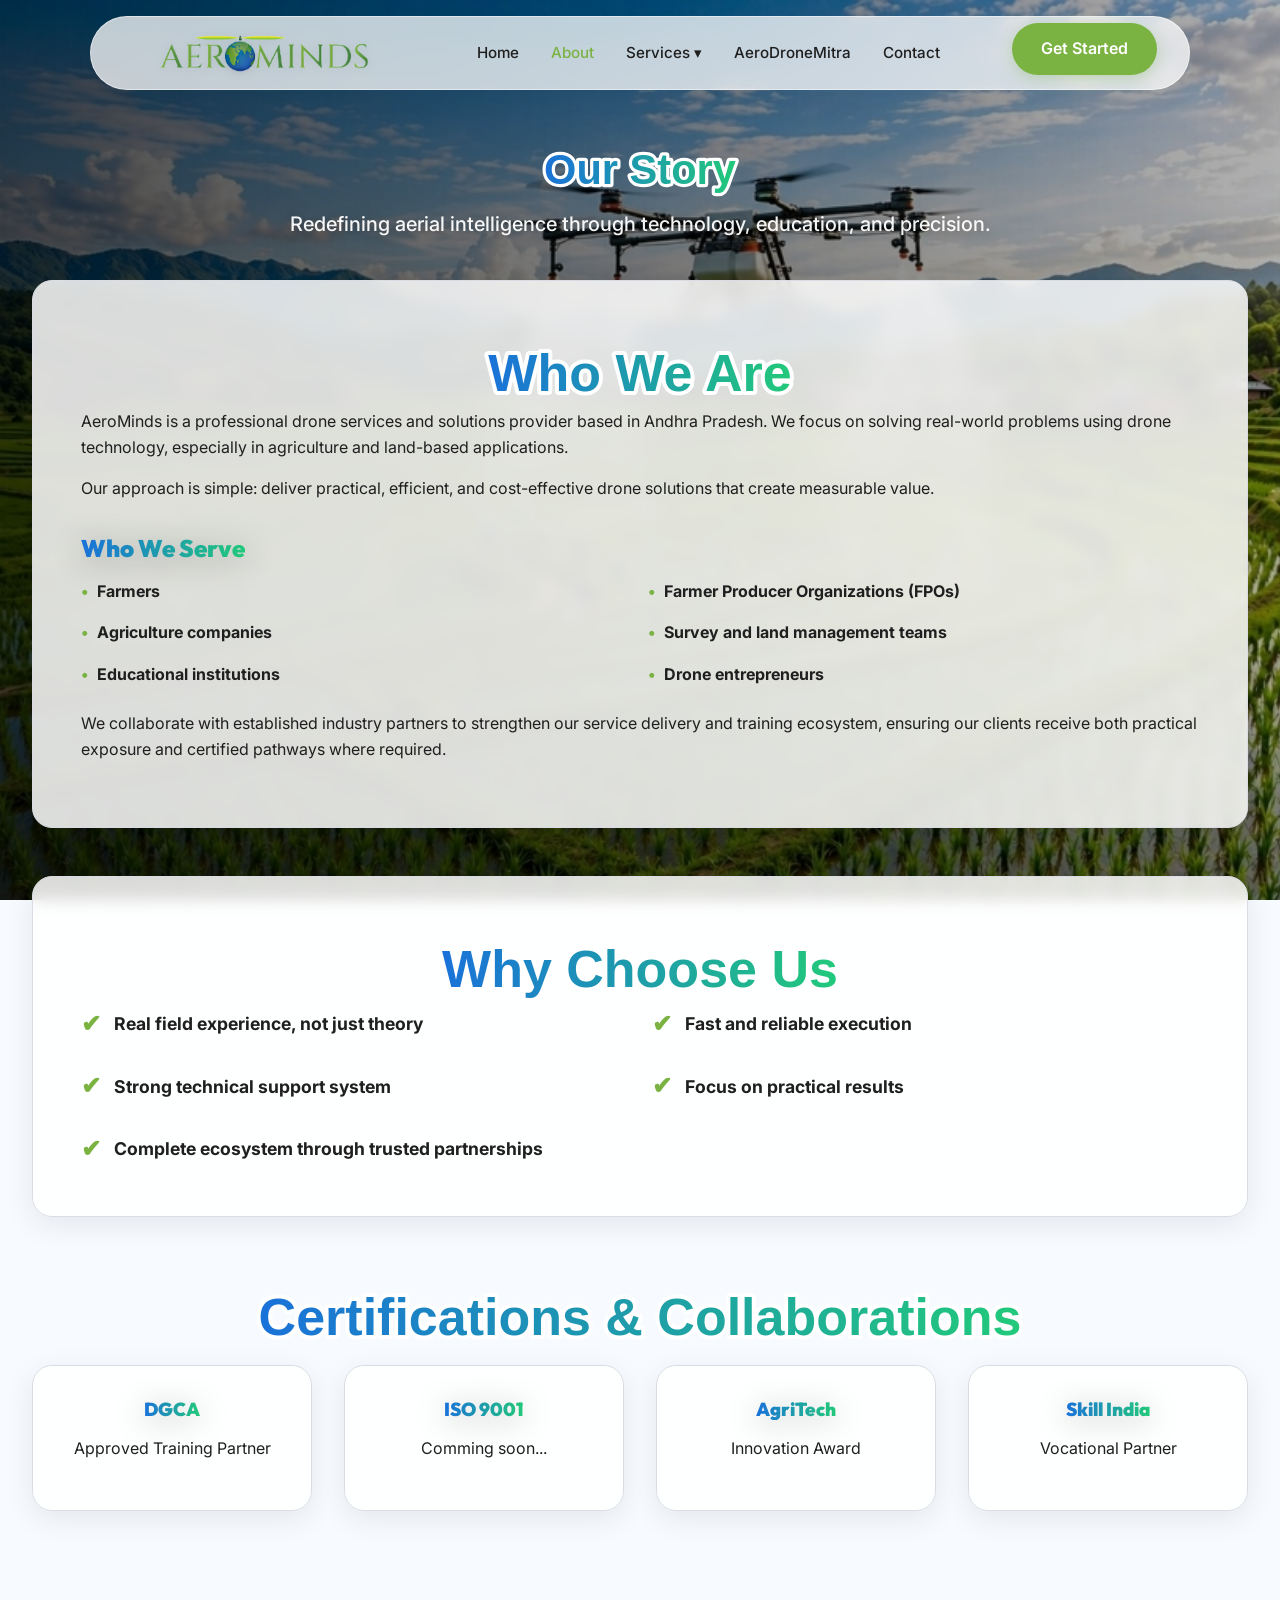
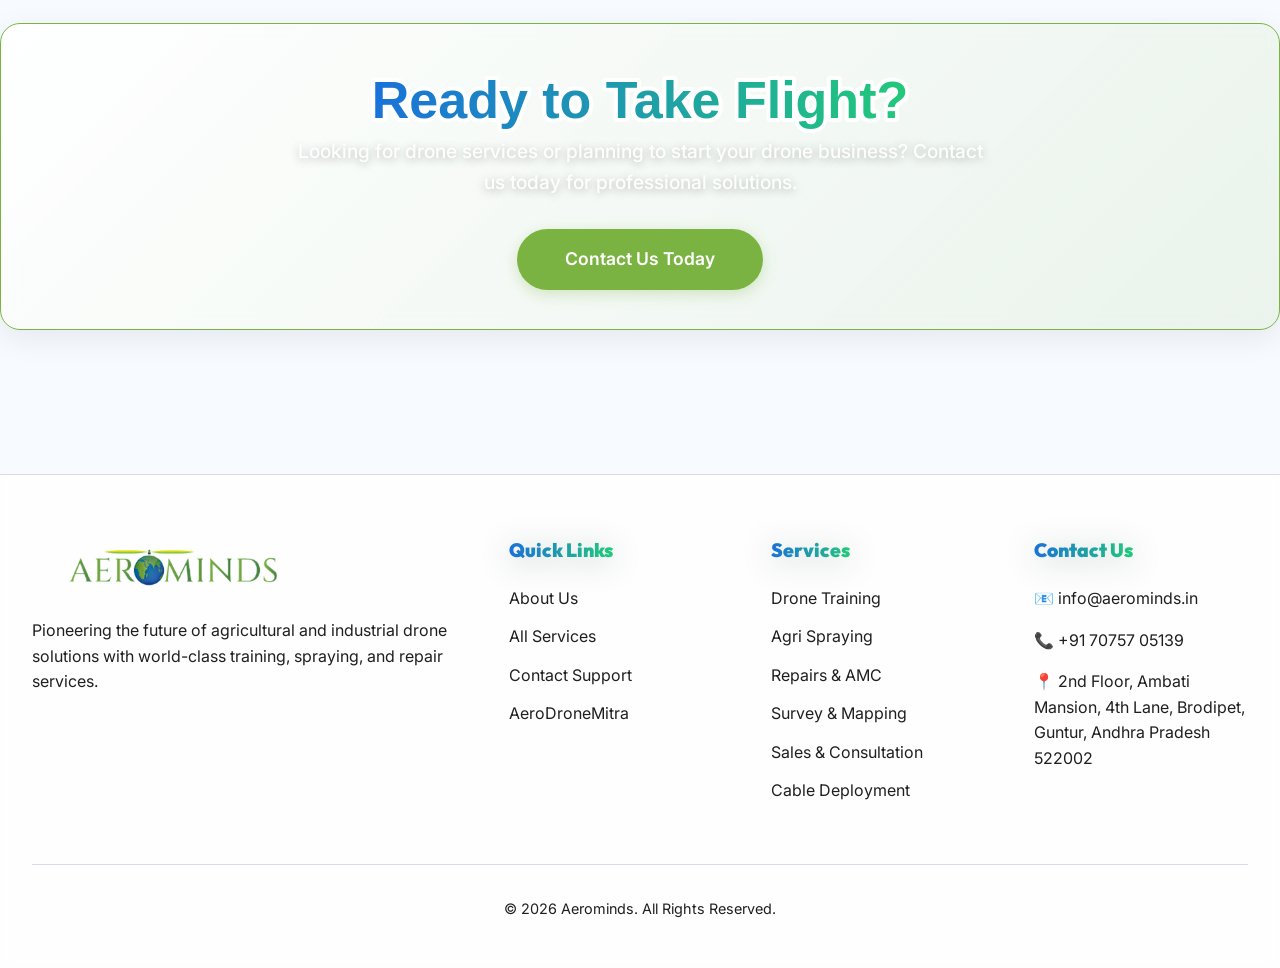
==== commit 051b024d: "commit_12_fixing_clipping" ====
--- a/about.html
+++ b/about.html
@@ -58,14 +58,14 @@
 
   <!-- Page Header -->
   <header class="page-header fade-in">
-    <svg viewBox="0 0 600 80" xmlns="http://www.w3.org/2000/svg" style="width:100%; max-width:600px; display:block; margin:0 auto;">
+    <svg viewBox="0 0 1000 100" overflow="visible" xmlns="http://www.w3.org/2000/svg" style="width:100%; max-width:1000px; display:block; margin:0 auto;">
       <defs>
         <linearGradient id="storyGrad" x1="0%" y1="0%" x2="100%" y2="0%">
           <stop offset="0%" stop-color="#1A72D9"/>
           <stop offset="100%" stop-color="#22C97A"/>
         </linearGradient>
       </defs>
-      <text x="50%" y="62" text-anchor="middle" font-family="Arial Rounded MT Bold, Arial, sans-serif" font-size="52" font-weight="900" stroke="white" stroke-width="8" stroke-linejoin="round" paint-order="stroke fill" fill="url(#storyGrad)">
+      <text x="500" y="70" text-anchor="middle" font-family="Arial Rounded MT Bold, Arial, sans-serif" font-size="52" font-weight="900" stroke="white" stroke-width="8" stroke-linejoin="round" paint-order="stroke fill" fill="url(#storyGrad)">
         Our Story
       </text>
     </svg>
@@ -156,14 +156,14 @@
 
   <!-- Certifications -->
   <section class="container mt-4 mb-4">
-    <svg viewBox="0 0 800 80" xmlns="http://www.w3.org/2000/svg" style="width:100%; max-width:800px; display:block; margin:0 auto;">
+    <svg viewBox="0 0 1000 100" overflow="visible" xmlns="http://www.w3.org/2000/svg" style="width:100%; max-width:1000px; display:block; margin:0 auto;">
       <defs>
         <linearGradient id="certGrad" x1="0%" y1="0%" x2="100%" y2="0%">
           <stop offset="0%" stop-color="#1A72D9"/>
           <stop offset="100%" stop-color="#22C97A"/>
         </linearGradient>
       </defs>
-      <text x="50%" y="62" text-anchor="middle" font-family="Arial Rounded MT Bold, Arial, sans-serif" font-size="52" font-weight="900" stroke="white" stroke-width="8" stroke-linejoin="round" paint-order="stroke fill" fill="url(#certGrad)">
+      <text x="500" y="70" text-anchor="middle" font-family="Arial Rounded MT Bold, Arial, sans-serif" font-size="52" font-weight="900" stroke="white" stroke-width="8" stroke-linejoin="round" paint-order="stroke fill" fill="url(#certGrad)">
         Certifications & Collaborations
       </text>
     </svg>
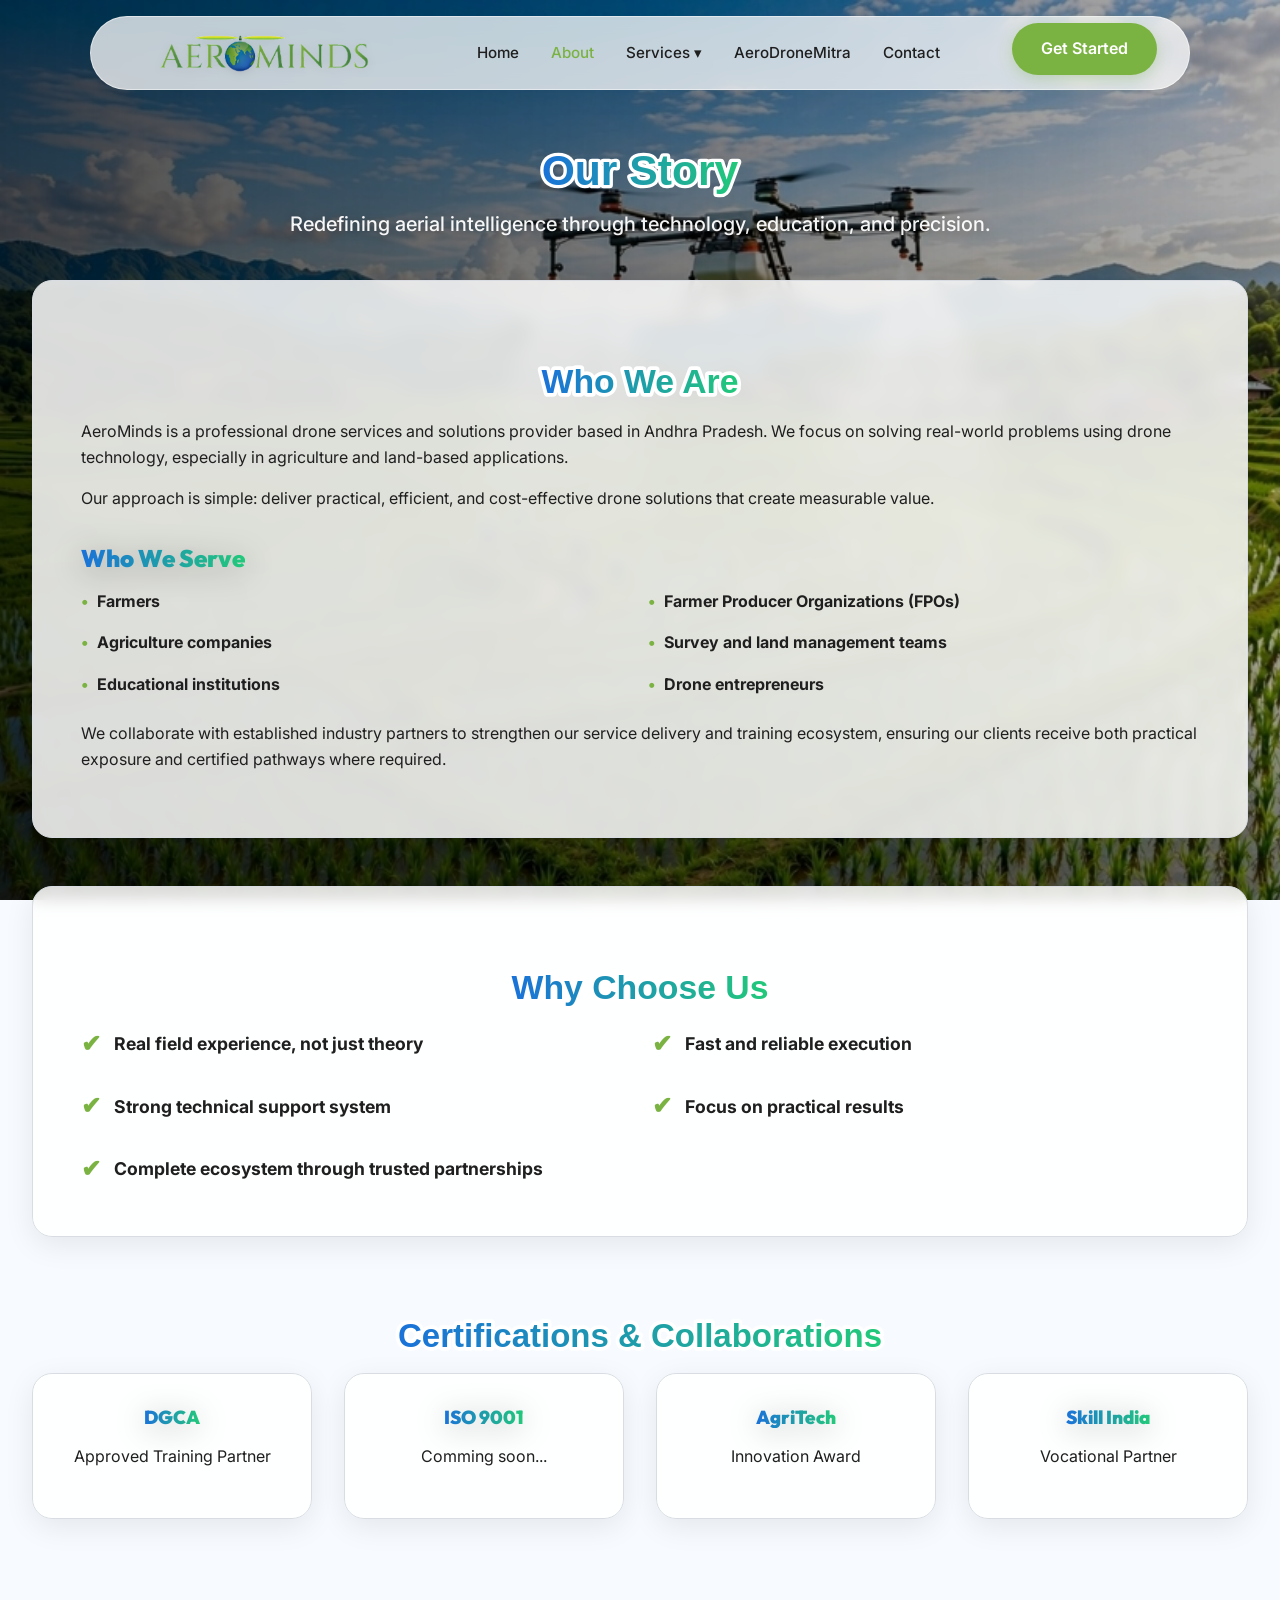
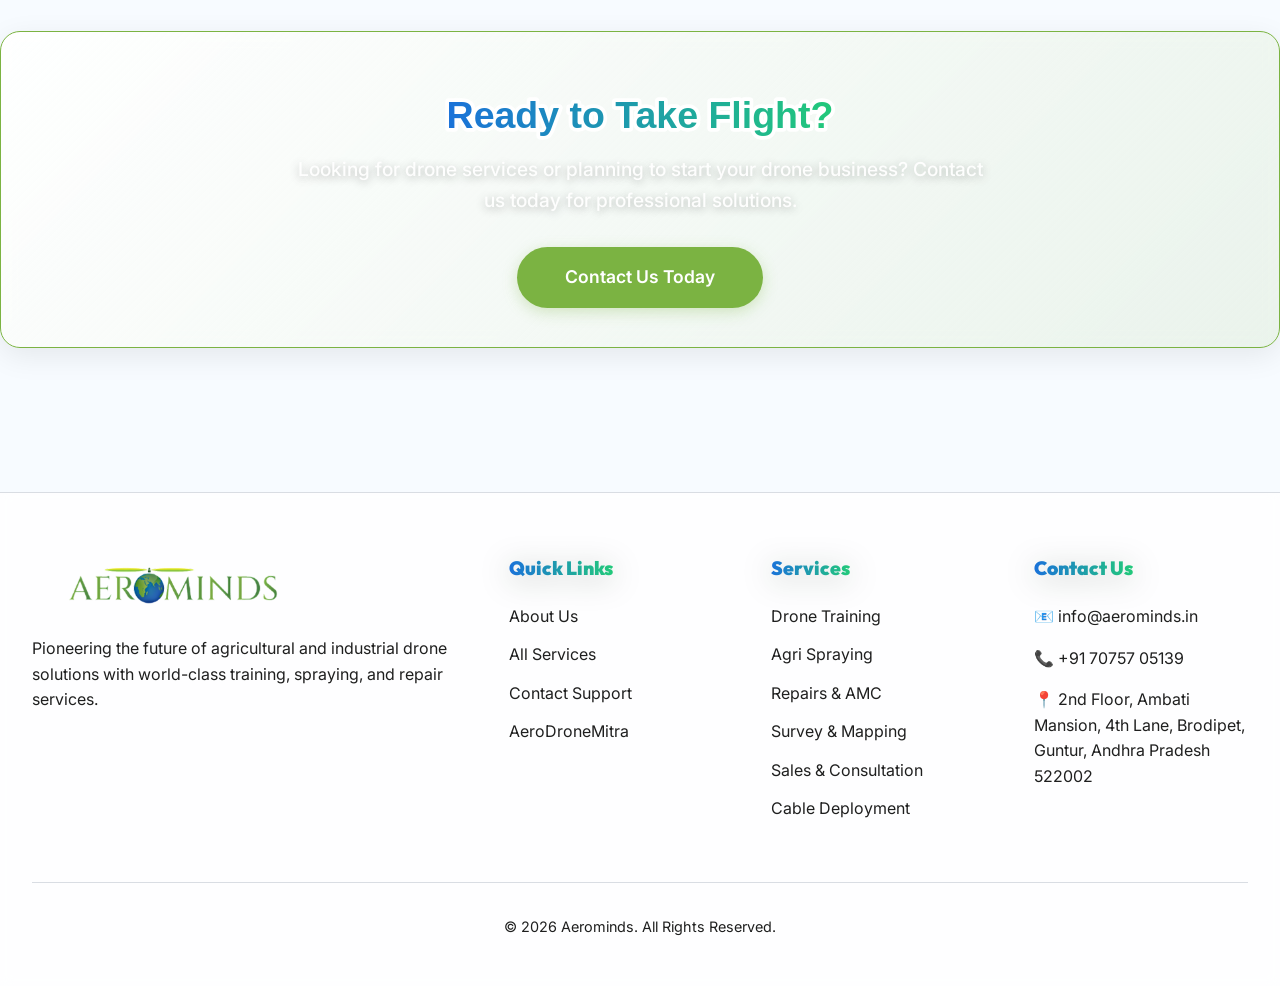
==== commit c510fddd: "com_9" ====
--- a/about.html
+++ b/about.html
@@ -58,14 +58,14 @@
 
   <!-- Page Header -->
   <header class="page-header fade-in">
-    <svg viewBox="0 0 1000 100" overflow="visible" xmlns="http://www.w3.org/2000/svg" style="width:100%; max-width:1000px; display:block; margin:0 auto;">
+    <svg viewBox="0 0 1200 120" xmlns="http://www.w3.org/2000/svg" style="width:100%; max-width:900px; display:block; margin:0 auto;">
       <defs>
         <linearGradient id="storyGrad" x1="0%" y1="0%" x2="100%" y2="0%">
           <stop offset="0%" stop-color="#1A72D9"/>
           <stop offset="100%" stop-color="#22C97A"/>
         </linearGradient>
       </defs>
-      <text x="500" y="70" text-anchor="middle" font-family="Arial Rounded MT Bold, Arial, sans-serif" font-size="52" font-weight="900" stroke="white" stroke-width="8" stroke-linejoin="round" paint-order="stroke fill" fill="url(#storyGrad)">
+      <text x="50%" y="85" text-anchor="middle" font-family="Arial Rounded MT Bold, Arial, sans-serif" font-size="64" font-weight="900" stroke="white" stroke-width="10" stroke-linejoin="round" paint-order="stroke fill" fill="url(#storyGrad)">
         Our Story
       </text>
     </svg>
@@ -75,14 +75,14 @@
   <!-- Story Section -->
   <section class="container mb-4">
     <div class="glass-card fade-in" style="padding: 3rem;">
-      <svg viewBox="0 0 600 80" xmlns="http://www.w3.org/2000/svg" style="width:100%; max-width:600px; display:block; margin:0 auto;">
+      <svg viewBox="0 0 1200 120" xmlns="http://www.w3.org/2000/svg" style="width:100%; max-width:900px; display:block; margin:0 auto;">
         <defs>
           <linearGradient id="whoGrad" x1="0%" y1="0%" x2="100%" y2="0%">
             <stop offset="0%" stop-color="#1A72D9"/>
             <stop offset="100%" stop-color="#22C97A"/>
           </linearGradient>
         </defs>
-        <text x="50%" y="62" text-anchor="middle" font-family="Arial Rounded MT Bold, Arial, sans-serif" font-size="52" font-weight="900" stroke="white" stroke-width="8" stroke-linejoin="round" paint-order="stroke fill" fill="url(#whoGrad)">
+        <text x="50%" y="85" text-anchor="middle" font-family="Arial Rounded MT Bold, Arial, sans-serif" font-size="45" font-weight="900" stroke="white" stroke-width="10" stroke-linejoin="round" paint-order="stroke fill" fill="url(#whoGrad)">
           Who We Are
         </text>
       </svg>
@@ -122,14 +122,14 @@
 
   <section class="container mt-5 mb-5">
     <div class="glass-card fade-in" style="padding: 3rem;">
-      <svg viewBox="0 0 600 80" xmlns="http://www.w3.org/2000/svg" style="width:100%; max-width:600px; display:block; margin:0 auto;">
+      <svg viewBox="0 0 1200 120" xmlns="http://www.w3.org/2000/svg" style="width:100%; max-width:900px; display:block; margin:0 auto;">
         <defs>
           <linearGradient id="chooseGrad" x1="0%" y1="0%" x2="100%" y2="0%">
             <stop offset="0%" stop-color="#1A72D9"/>
             <stop offset="100%" stop-color="#22C97A"/>
           </linearGradient>
         </defs>
-        <text x="50%" y="62" text-anchor="middle" font-family="Arial Rounded MT Bold, Arial, sans-serif" font-size="52" font-weight="900" stroke="white" stroke-width="8" stroke-linejoin="round" paint-order="stroke fill" fill="url(#chooseGrad)">
+        <text x="50%" y="85" text-anchor="middle" font-family="Arial Rounded MT Bold, Arial, sans-serif" font-size="45" font-weight="900" stroke="white" stroke-width="10" stroke-linejoin="round" paint-order="stroke fill" fill="url(#chooseGrad)">
           Why Choose Us
         </text>
       </svg>
@@ -156,14 +156,14 @@
 
   <!-- Certifications -->
   <section class="container mt-4 mb-4">
-    <svg viewBox="0 0 1000 100" overflow="visible" xmlns="http://www.w3.org/2000/svg" style="width:100%; max-width:1000px; display:block; margin:0 auto;">
+    <svg viewBox="0 0 1500 120" xmlns="http://www.w3.org/2000/svg" style="width:100%; max-width:1100px; display:block; margin:0 auto;">
       <defs>
         <linearGradient id="certGrad" x1="0%" y1="0%" x2="100%" y2="0%">
           <stop offset="0%" stop-color="#1A72D9"/>
           <stop offset="100%" stop-color="#22C97A"/>
         </linearGradient>
       </defs>
-      <text x="500" y="70" text-anchor="middle" font-family="Arial Rounded MT Bold, Arial, sans-serif" font-size="52" font-weight="900" stroke="white" stroke-width="8" stroke-linejoin="round" paint-order="stroke fill" fill="url(#certGrad)">
+      <text x="50%" y="85" text-anchor="middle" font-family="Arial Rounded MT Bold, Arial, sans-serif" font-size="45" font-weight="900" stroke="white" stroke-width="10" stroke-linejoin="round" paint-order="stroke fill" fill="url(#certGrad)">
         Certifications & Collaborations
       </text>
     </svg>
@@ -191,14 +191,14 @@
   <section class="section-padding container">
     <div class="glass-card text-center fade-in"
       style="background: linear-gradient(135deg, rgba(255,255,255,0.9), rgba(123, 179, 66, 0.1)); border: 1px solid var(--green-accent);">
-      <svg viewBox="0 0 600 80" xmlns="http://www.w3.org/2000/svg" style="width:100%; max-width:600px; display:block; margin:0 auto;">
+      <svg viewBox="0 0 1200 120" xmlns="http://www.w3.org/2000/svg" style="width:100%; max-width:900px; display:block; margin:0 auto;">
         <defs>
           <linearGradient id="flightGrad" x1="0%" y1="0%" x2="100%" y2="0%">
             <stop offset="0%" stop-color="#1A72D9"/>
             <stop offset="100%" stop-color="#22C97A"/>
           </linearGradient>
         </defs>
-        <text x="50%" y="62" text-anchor="middle" font-family="Arial Rounded MT Bold, Arial, sans-serif" font-size="52" font-weight="900" stroke="white" stroke-width="8" stroke-linejoin="round" paint-order="stroke fill" fill="url(#flightGrad)">
+        <text x="50%" y="85" text-anchor="middle" font-family="Arial Rounded MT Bold, Arial, sans-serif" font-size="50" font-weight="900" stroke="white" stroke-width="10" stroke-linejoin="round" paint-order="stroke fill" fill="url(#flightGrad)">
           Ready to Take Flight?
         </text>
       </svg>
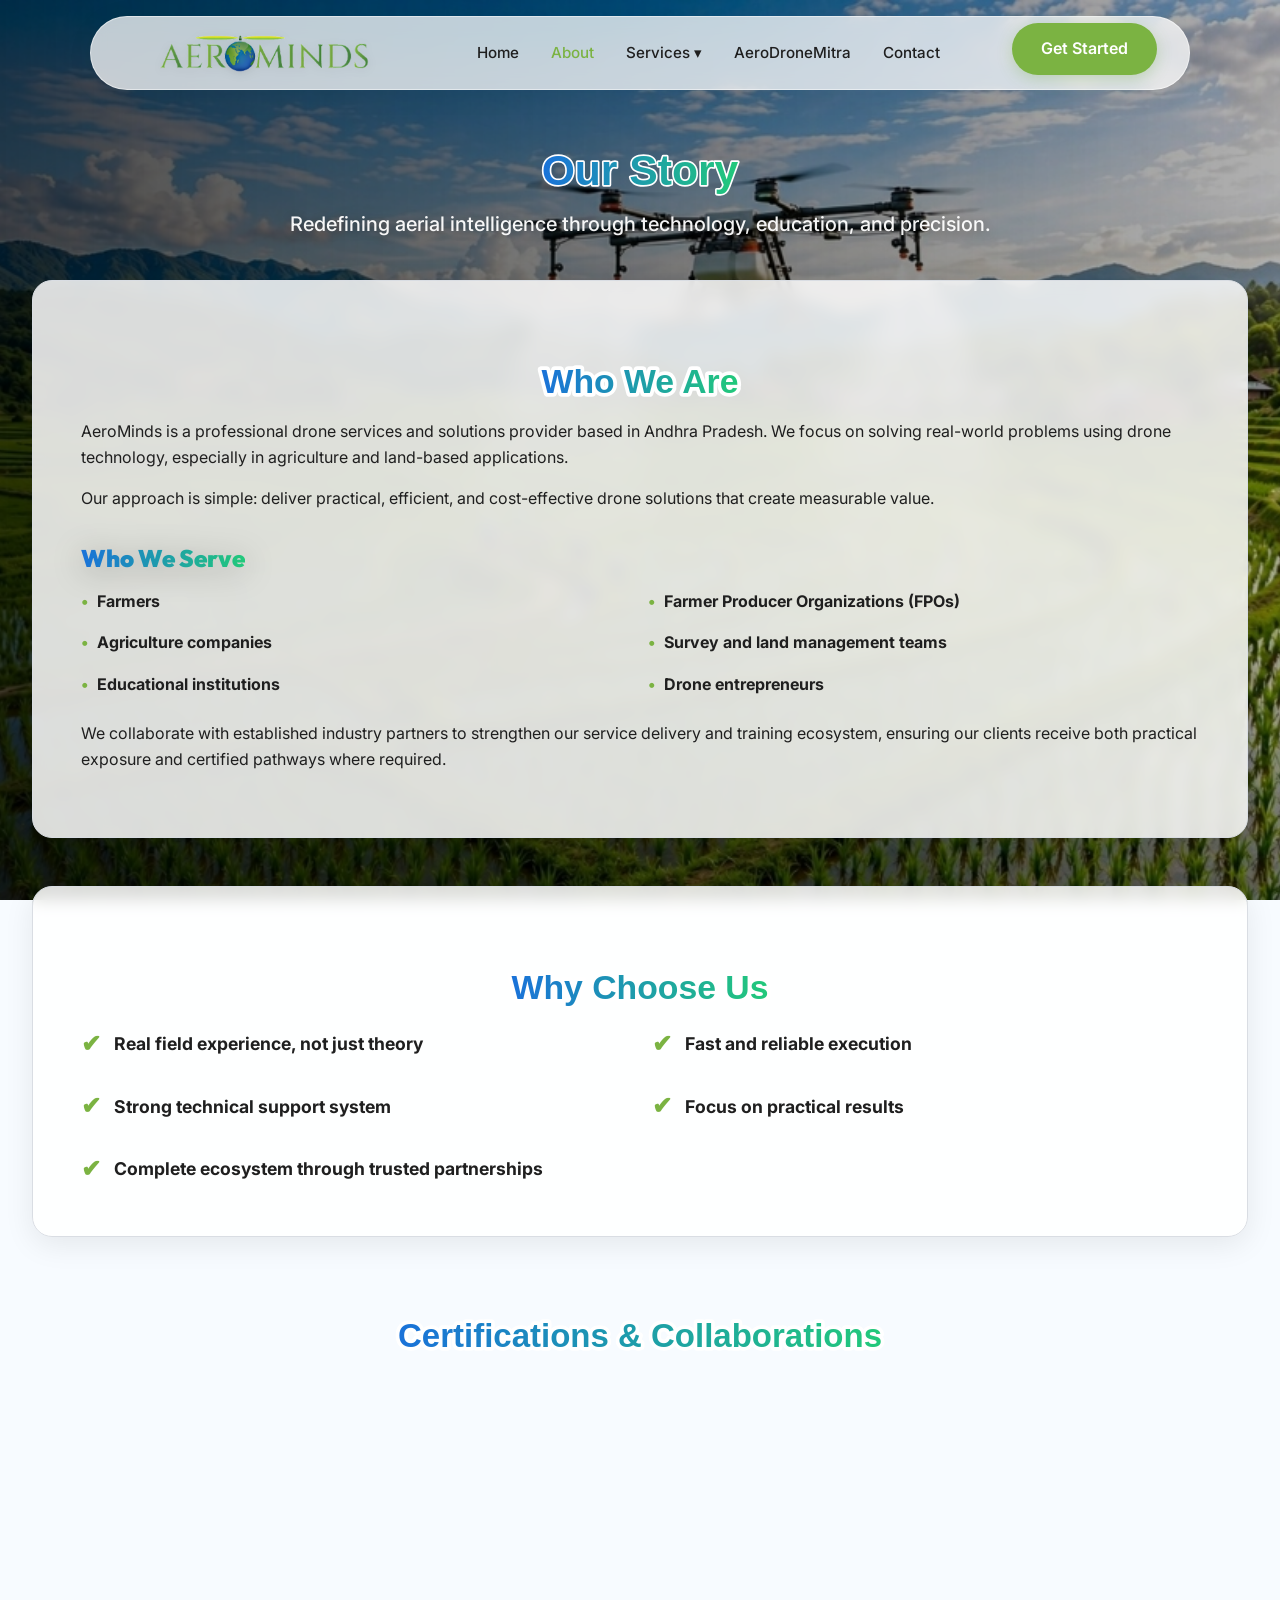
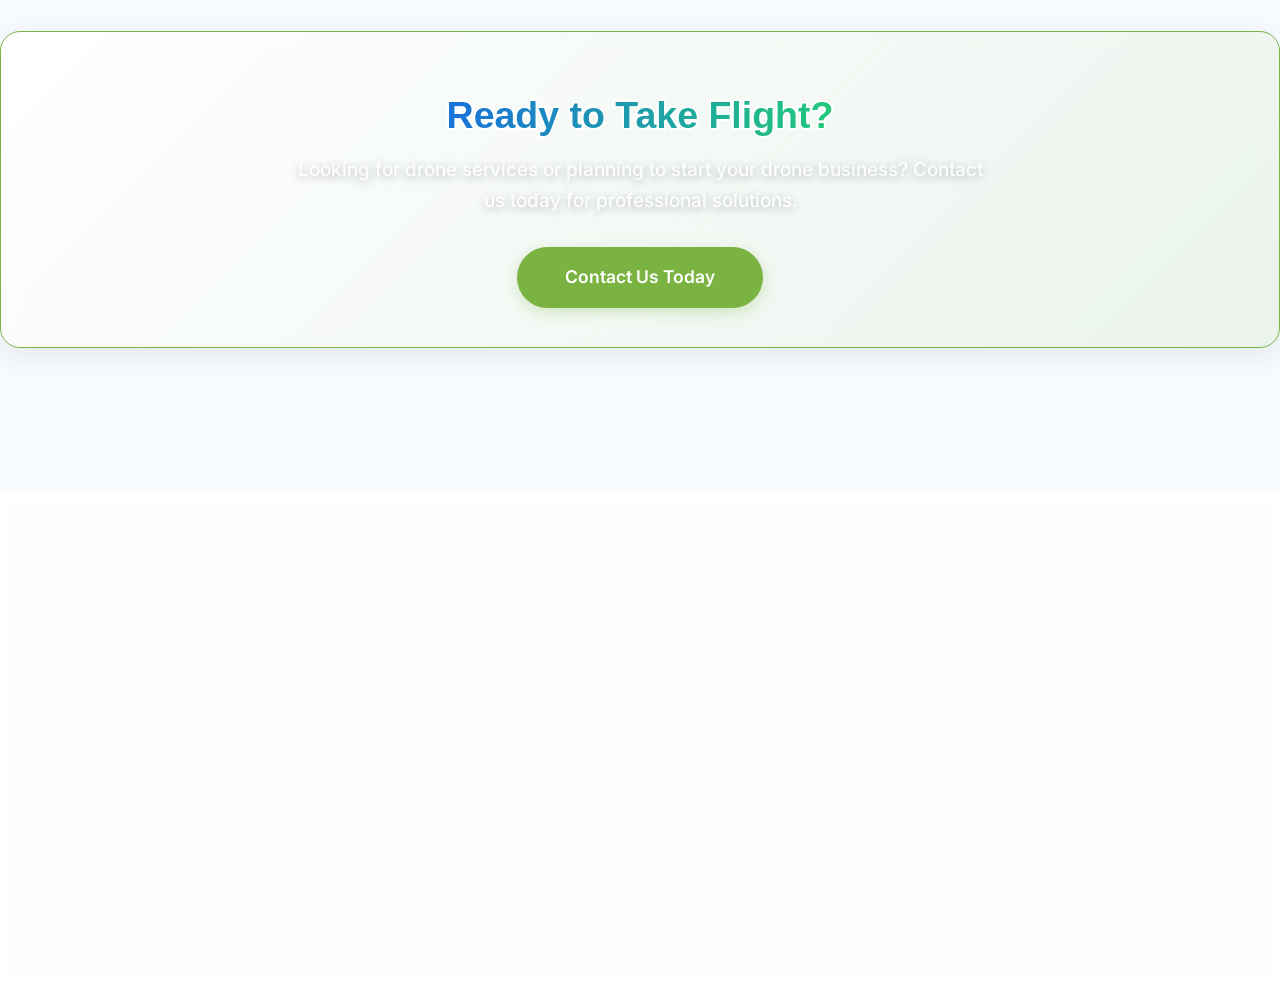
==== commit 3c899ba9: "comt_10" ====
--- a/about.html
+++ b/about.html
@@ -65,7 +65,7 @@
           <stop offset="100%" stop-color="#22C97A"/>
         </linearGradient>
       </defs>
-      <text x="50%" y="85" text-anchor="middle" font-family="Arial Rounded MT Bold, Arial, sans-serif" font-size="64" font-weight="900" stroke="white" stroke-width="10" stroke-linejoin="round" paint-order="stroke fill" fill="url(#storyGrad)">
+      <text x="50%" y="85" text-anchor="middle" font-family="Arial Rounded MT Bold, Arial, sans-serif" font-size="64" font-weight="900" stroke="white" stroke-width="5" stroke-linejoin="round" paint-order="stroke fill" fill="url(#storyGrad)">
         Our Story
       </text>
     </svg>
@@ -198,7 +198,7 @@
             <stop offset="100%" stop-color="#22C97A"/>
           </linearGradient>
         </defs>
-        <text x="50%" y="85" text-anchor="middle" font-family="Arial Rounded MT Bold, Arial, sans-serif" font-size="50" font-weight="900" stroke="white" stroke-width="10" stroke-linejoin="round" paint-order="stroke fill" fill="url(#flightGrad)">
+        <text x="50%" y="85" text-anchor="middle" font-family="Arial Rounded MT Bold, Arial, sans-serif" font-size="50" font-weight="900" stroke="white" stroke-width="5" stroke-linejoin="round" paint-order="stroke fill" fill="url(#flightGrad)">
           Ready to Take Flight?
         </text>
       </svg>
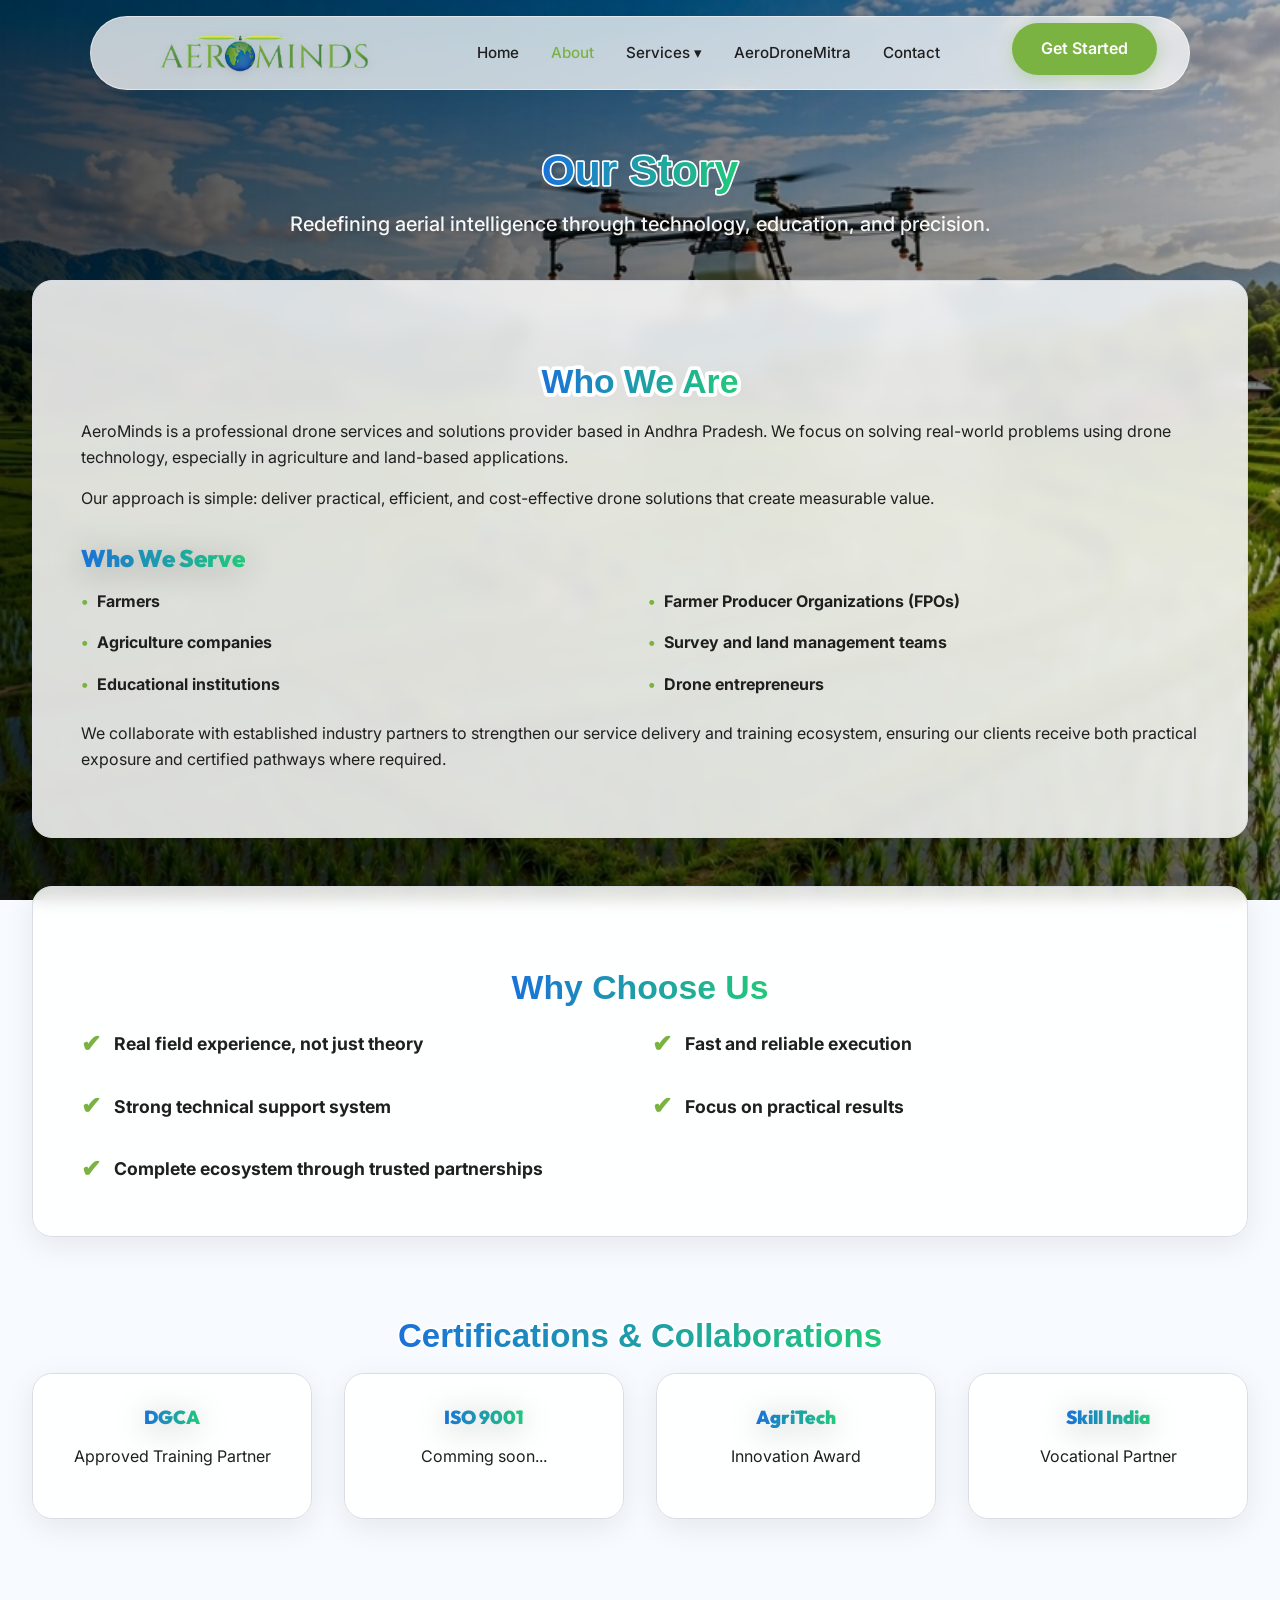
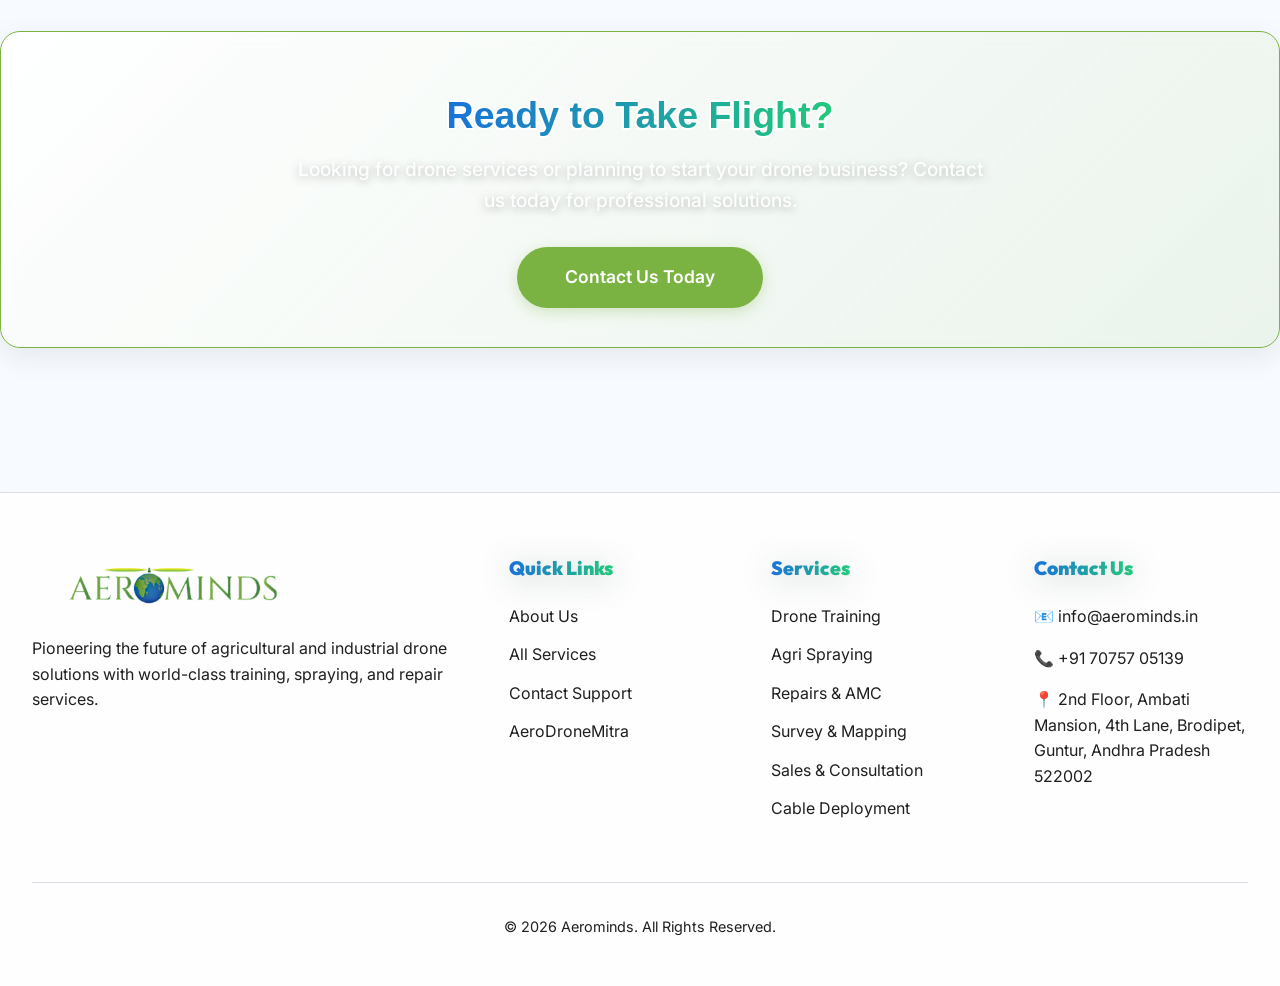
==== commit 83891eb7: "commit_11" ====
--- a/about.html
+++ b/about.html
@@ -163,7 +163,7 @@
           <stop offset="100%" stop-color="#22C97A"/>
         </linearGradient>
       </defs>
-      <text x="50%" y="85" text-anchor="middle" font-family="Arial Rounded MT Bold, Arial, sans-serif" font-size="45" font-weight="900" stroke="white" stroke-width="10" stroke-linejoin="round" paint-order="stroke fill" fill="url(#certGrad)">
+      <text x="50%" y="85" text-anchor="middle" font-family="Arial Rounded MT Bold, Arial, sans-serif" font-size="45" font-weight="900" stroke="white" stroke-width="5" stroke-linejoin="round" paint-order="stroke fill" fill="url(#certGrad)">
         Certifications & Collaborations
       </text>
     </svg>
